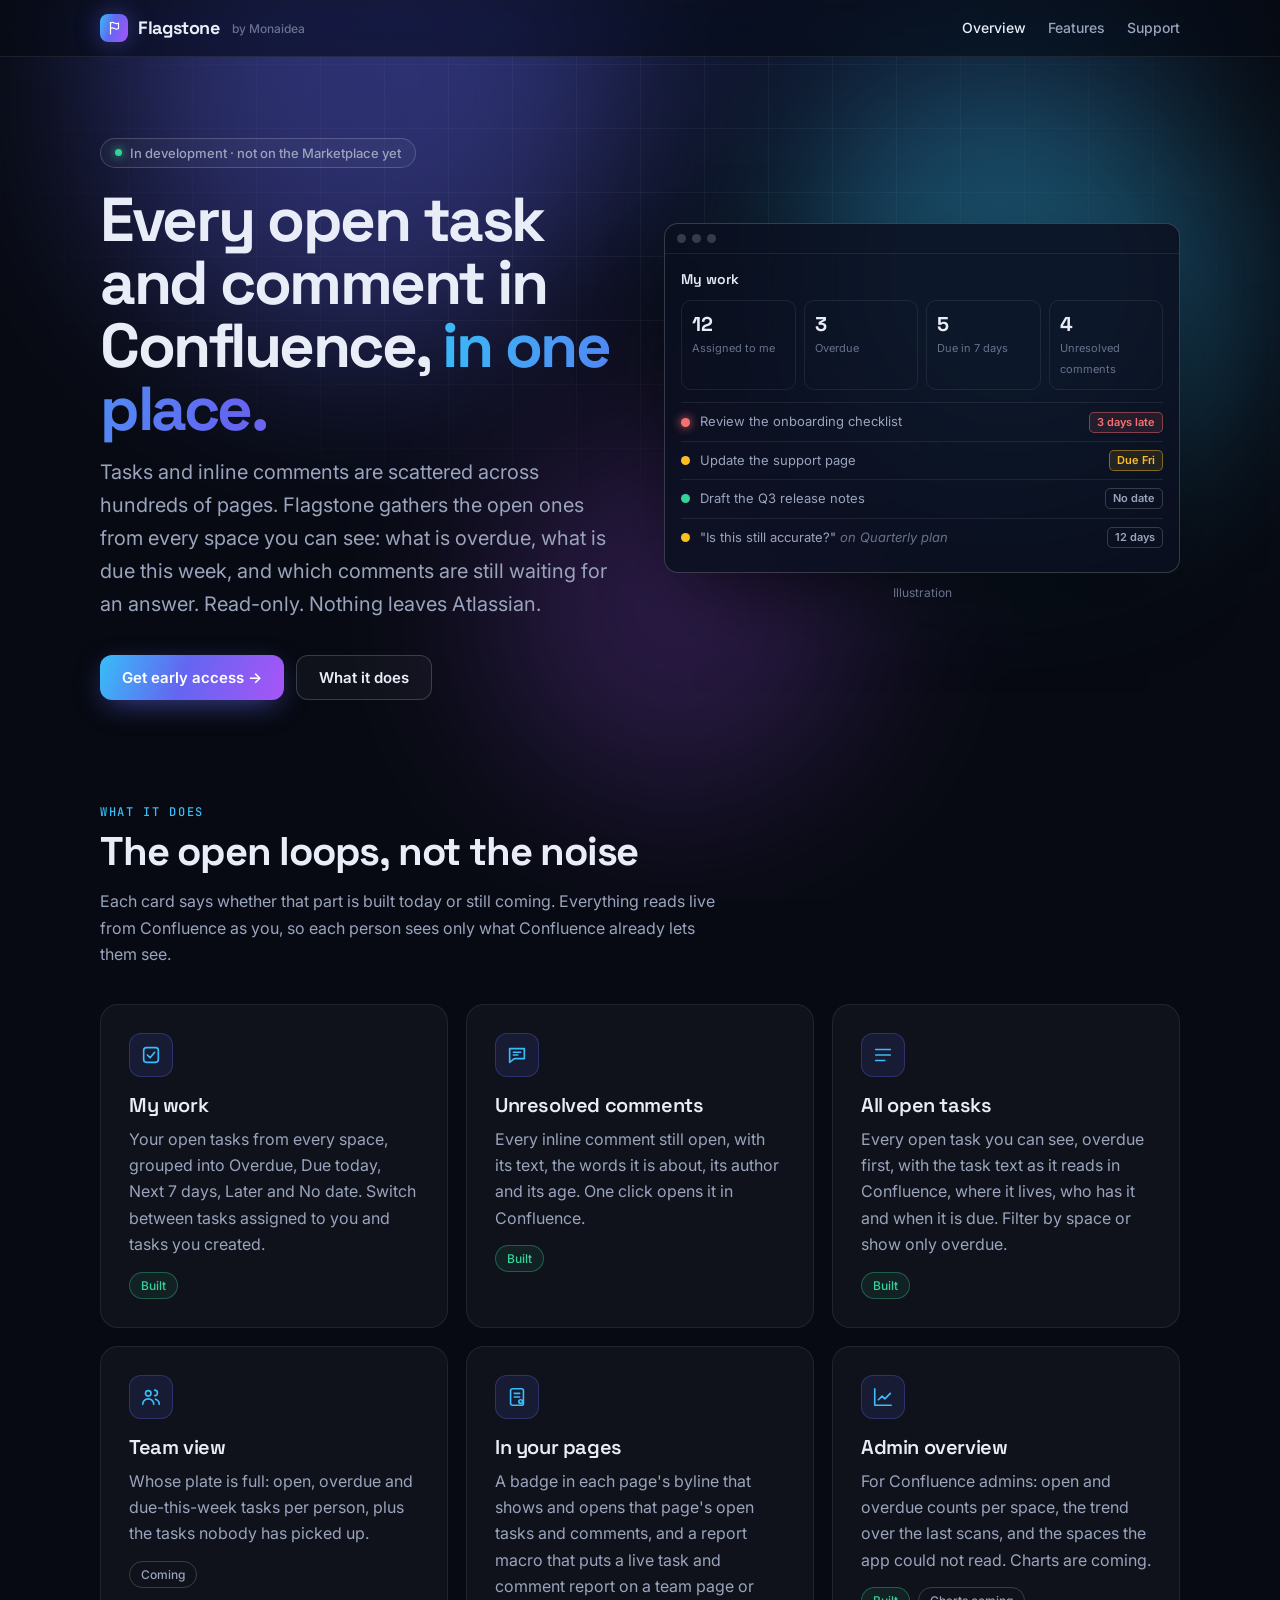
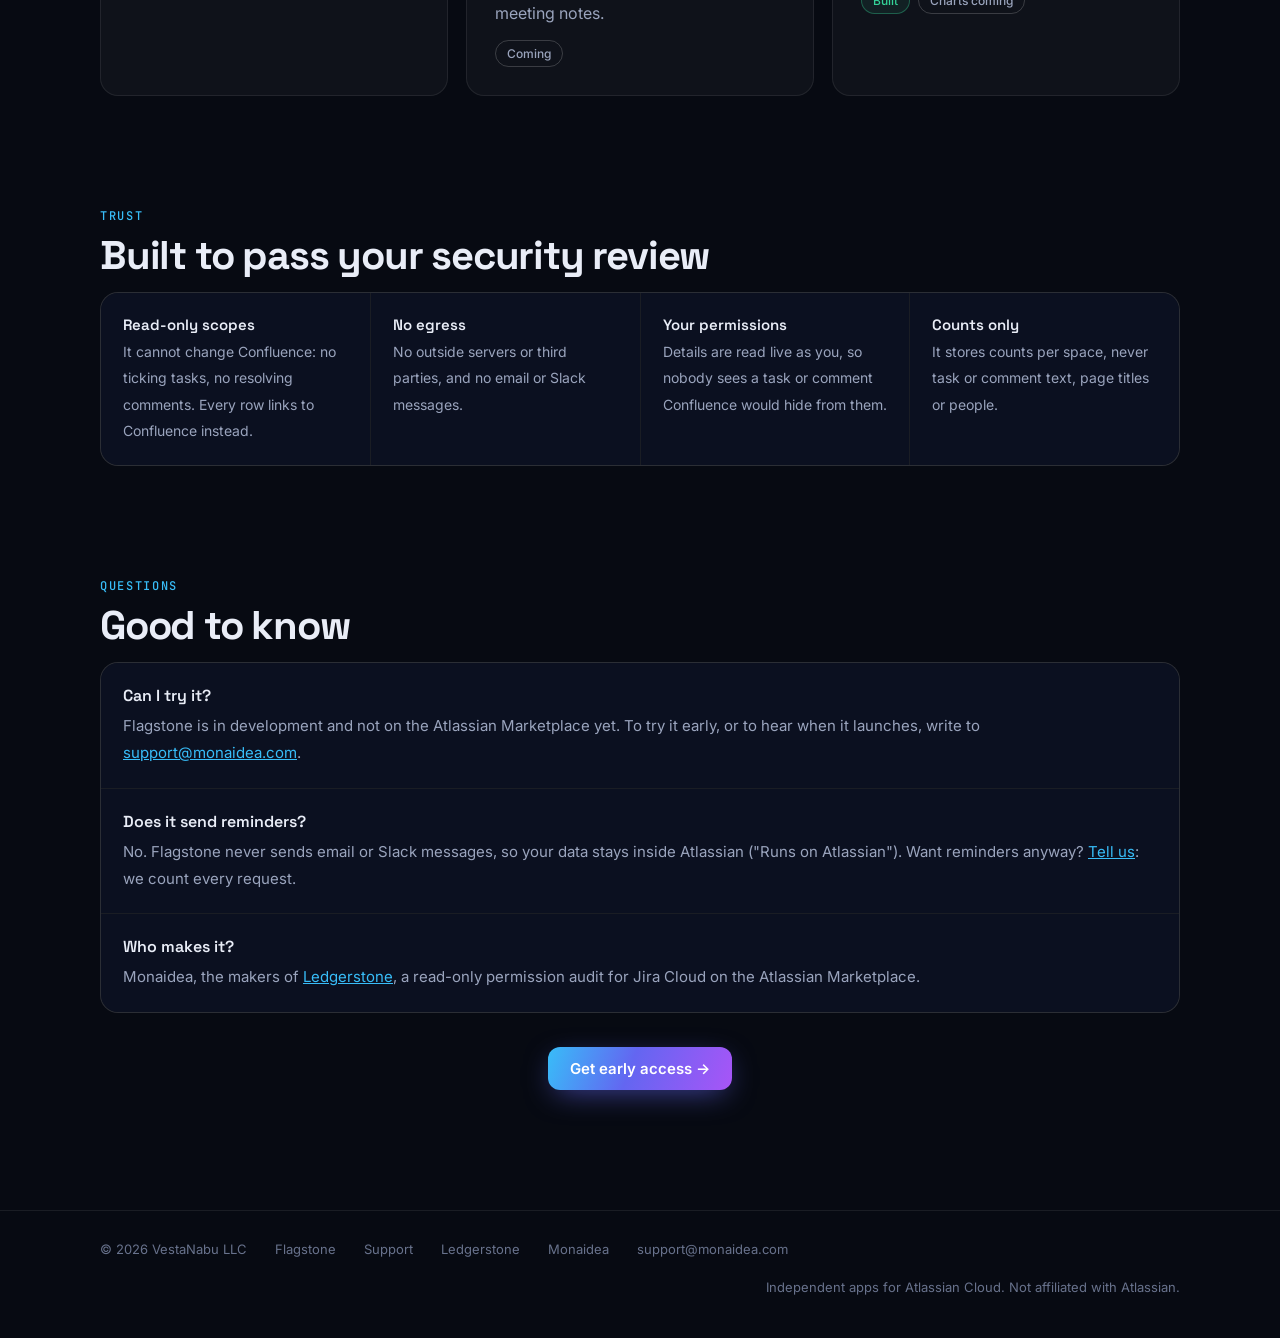
==== index.html @ e9002544 "Flagstone website: product and support pages for flagstone.monaidea.com (owner, 2026-10-25) Same loo" ====
<!doctype html><html lang="en"><head><meta charset="utf-8"><meta name="viewport" content="width=device-width,initial-scale=1">
<title>Flagstone: open tasks and comments for Confluence</title><meta name="description" content="Every open task and unresolved inline comment across your Confluence spaces, in one place. Read-only. Nothing leaves Atlassian. In development."><meta name="theme-color" content="#070a12">
<link rel="canonical" href="https://flagstone.monaidea.com/">
<link rel="icon" href="data:image/svg+xml,%3Csvg xmlns='http://www.w3.org/2000/svg' viewBox='0 0 32 32'%3E%3Crect width='32' height='32' rx='8' fill='%236366f1'/%3E%3Cg fill='none' stroke='white' stroke-width='2.6' stroke-linecap='round' stroke-linejoin='round' transform='translate(4 4) scale(.75)'%3E%3Cpath d='M9 28V5'/%3E%3Cpath d='M9 6c2.6-1.6 5.4-1.6 8 0s5.4 1.6 8 0v11c-2.6 1.6-5.4 1.6-8 0s-5.4-1.6-8 0'/%3E%3C/g%3E%3C/svg%3E">
<link rel="stylesheet" href="/style.css"></head><body>
<div class="sky" aria-hidden="true"><div class="orb o1"></div><div class="orb o2"></div><div class="orb o3"></div></div>
<nav><div class="nav-in"><a class="brand" href="/"><span class="mark"><svg viewBox="0 0 32 32" fill="none" stroke="#fff" stroke-width="2.4" stroke-linecap="round" stroke-linejoin="round"><path d="M9 28V5"/><path d="M9 6c2.6-1.6 5.4-1.6 8 0s5.4 1.6 8 0v11c-2.6 1.6-5.4 1.6-8 0s-5.4-1.6-8 0"/></svg></span>Flagstone<small>by Monaidea</small></a><div class="nav-links"><a href="/" aria-current="page">Overview</a><a href="#features">Features</a><a href="/support/">Support</a></div></div></nav>
<main>
<section class="split"><div><span class="eyebrow"><i></i>In development · not on the Marketplace yet</span>
<h1>Every open task and comment in Confluence, <span class="grad">in one place.</span></h1>
<p class="lede">Tasks and inline comments are scattered across hundreds of pages. Flagstone gathers the open ones from every space you can see: what is overdue, what is due this week, and which comments are still waiting for an answer. Read-only. Nothing leaves Atlassian.</p>
<div class="cta"><a class="btn primary" href="mailto:support@monaidea.com?subject=Flagstone%3A%20early%20access">Get early access →</a><a class="btn ghost" href="#features">What it does</a></div></div>
<div><div class="panel" role="img" aria-label="Illustration of the Flagstone hub"><div class="bar"><i></i><i></i><i></i></div><div class="in">
<div class="verdict">My work</div>
<div class="kpis k4"><div class="kpi"><b>12</b><span>Assigned to me</span></div><div class="kpi"><b>3</b><span>Overdue</span></div><div class="kpi"><b>5</b><span>Due in 7 days</span></div><div class="kpi"><b>4</b><span>Unresolved comments</span></div></div>
<div class="row"><span class="dot bad"></span>Review the onboarding checklist<span class="lz red">3 days late</span></div>
<div class="row"><span class="dot warn"></span>Update the support page<span class="lz amber">Due Fri</span></div>
<div class="row"><span class="dot ok"></span>Draft the Q3 release notes<span class="lz">No date</span></div>
<div class="row"><span class="dot warn"></span><span>"Is this still accurate?" <span class="q">on Quarterly plan</span></span><span class="lz">12 days</span></div>
</div></div><p class="caption">Illustration</p></div></section>
<section id="features" class="reveal"><p class="kicker">What it does</p><h2>The open loops, not the noise</h2><p class="sub">Each card says whether that part is built today or still coming. Everything reads live from Confluence as you, so each person sees only what Confluence already lets them see.</p><div class="grid">
<div class="card"><div class="icon"><svg viewBox="0 0 24 24"><rect x="4" y="4" width="16" height="16" rx="3"/><path d="m8 12 3 3 5-6"/></svg></div><h3>My work</h3><p>Your open tasks from every space, grouped into Overdue, Due today, Next 7 days, Later and No date. Switch between tasks assigned to you and tasks you created.</p><div class="chips"><span class="chip ok">Built</span></div></div>
<div class="card"><div class="icon"><svg viewBox="0 0 24 24"><path d="M4 5h16v11H9l-5 4V5Z"/><path d="M8 9h8M8 12h5"/></svg></div><h3>Unresolved comments</h3><p>Every inline comment still open, with its text, the words it is about, its author and its age. One click opens it in Confluence.</p><div class="chips"><span class="chip ok">Built</span></div></div>
<div class="card"><div class="icon"><svg viewBox="0 0 24 24"><path d="M4 6h16M4 12h16M4 18h10"/></svg></div><h3>All open tasks</h3><p>Every open task you can see, overdue first, with the task text as it reads in Confluence, where it lives, who has it and when it is due. Filter by space or show only overdue.</p><div class="chips"><span class="chip ok">Built</span></div></div>
<div class="card"><div class="icon"><svg viewBox="0 0 24 24"><circle cx="9" cy="8" r="3"/><path d="M3 20c0-3.3 2.7-6 6-6s6 2.7 6 6"/><path d="M16 4.5a3 3 0 0 1 0 6M21 20c0-2.6-1.6-4.8-4-5.6"/></svg></div><h3>Team view</h3><p>Whose plate is full: open, overdue and due-this-week tasks per person, plus the tasks nobody has picked up.</p><div class="chips"><span class="chip">Coming</span></div></div>
<div class="card"><div class="icon"><svg viewBox="0 0 24 24"><rect x="5" y="3" width="14" height="18" rx="2"/><path d="M9 8h6M9 12h6"/><circle cx="16" cy="17" r="2"/></svg></div><h3>In your pages</h3><p>A badge in each page's byline that shows and opens that page's open tasks and comments, and a report macro that puts a live task and comment report on a team page or meeting notes.</p><div class="chips"><span class="chip">Coming</span></div></div>
<div class="card"><div class="icon"><svg viewBox="0 0 24 24"><path d="M3 3v18h18"/><path d="m7 15 4-4 3 3 6-6"/></svg></div><h3>Admin overview</h3><p>For Confluence admins: open and overdue counts per space, the trend over the last scans, and the spaces the app could not read. Charts are coming.</p><div class="chips"><span class="chip ok">Built</span><span class="chip">Charts coming</span></div></div>
</div></section>
<section class="reveal"><p class="kicker">Trust</p><h2>Built to pass your security review</h2><div class="trust">
<div><b>Read-only scopes</b><span>It cannot change Confluence: no ticking tasks, no resolving comments. Every row links to Confluence instead.</span></div>
<div><b>No egress</b><span>No outside servers or third parties, and no email or Slack messages.</span></div>
<div><b>Your permissions</b><span>Details are read live as you, so nobody sees a task or comment Confluence would hide from them.</span></div>
<div><b>Counts only</b><span>It stores counts per space, never task or comment text, page titles or people.</span></div></div></section>
<section id="faq" class="reveal"><p class="kicker">Questions</p><h2>Good to know</h2><div class="faq">
<div><b>Can I try it?</b><span>Flagstone is in development and not on the Atlassian Marketplace yet. To try it early, or to hear when it launches, write to <a href="mailto:support@monaidea.com?subject=Flagstone%3A%20early%20access">support@monaidea.com</a>.</span></div>
<div><b>Does it send reminders?</b><span>No. Flagstone never sends email or Slack messages, so your data stays inside Atlassian ("Runs on Atlassian"). Want reminders anyway? <a href="mailto:support@monaidea.com?subject=Flagstone%3A%20reminders%20request">Tell us</a>: we count every request.</span></div>
<div><b>Who makes it?</b><span>Monaidea, the makers of <a href="https://ledgerstone.monaidea.com/">Ledgerstone</a>, a read-only permission audit for Jira Cloud on the Atlassian Marketplace.</span></div>
</div><div class="cta"><a class="btn primary" href="mailto:support@monaidea.com?subject=Flagstone%3A%20early%20access">Get early access →</a></div></section></main>
<footer><div class="foot"><span>© 2026 VestaNabu LLC</span><a href="/">Flagstone</a><a href="/support/">Support</a><a href="https://ledgerstone.monaidea.com/">Ledgerstone</a><a href="https://www.monaidea.com/">Monaidea</a><a href="mailto:support@monaidea.com">support@monaidea.com</a><span class="r">Independent apps for Atlassian Cloud. Not affiliated with Atlassian.</span></div></footer>
<script src="/site.js" defer></script></body></html>
---- style.css ----
@import url('https://fonts.googleapis.com/css2?family=Space+Grotesk:wght@500;600;700&family=Inter:wght@400;500;600&family=JetBrains+Mono:wght@500&display=swap');
:root{
  --bg:#070a12;--bg2:#0b1020;--card:rgba(255,255,255,.035);--card-hi:rgba(255,255,255,.07);
  --line:rgba(255,255,255,.08);--line-hi:rgba(255,255,255,.18);
  --fg:#e9edf7;--muted:#9aa4bd;--dim:#68728c;
  --a1:#38bdf8;--a2:#6366f1;--a3:#a855f7;--ok:#34d399;--warn:#fbbf24;--bad:#f87171;
  --grad:linear-gradient(110deg,var(--a1),var(--a2) 45%,var(--a3));
  --r:18px;--display:'Space Grotesk',system-ui,sans-serif;--body:'Inter',system-ui,sans-serif;--mono:'JetBrains Mono',ui-monospace,monospace
}
*{box-sizing:border-box}html{scroll-behavior:smooth}
body{margin:0;background:var(--bg);color:var(--fg);font:16px/1.65 var(--body);-webkit-font-smoothing:antialiased;overflow-x:hidden;min-height:100vh}
a{color:inherit}
/* background: aurora + grid */
.sky{position:fixed;inset:0;z-index:-1;pointer-events:none;overflow:hidden;background:radial-gradient(1200px 600px at 50% -10%,#121a3a 0%,transparent 60%),var(--bg)}
.sky::before{content:"";position:absolute;inset:0;background-image:linear-gradient(var(--line) 1px,transparent 1px),linear-gradient(90deg,var(--line) 1px,transparent 1px);background-size:64px 64px;mask-image:radial-gradient(ellipse 70% 55% at 50% 20%,#000 30%,transparent 75%);opacity:.55}
.orb{position:absolute;border-radius:50%;filter:blur(90px);opacity:.38;animation:drift 22s ease-in-out infinite alternate}
.orb.o1{width:520px;height:520px;background:var(--a2);top:-160px;left:8%}
.orb.o2{width:440px;height:440px;background:var(--a1);top:60px;right:4%;animation-delay:-7s}
.orb.o3{width:380px;height:380px;background:var(--a3);top:420px;left:38%;opacity:.22;animation-delay:-13s}
@keyframes drift{to{transform:translate(60px,40px) scale(1.12)}}
/* nav */
nav{position:sticky;top:0;z-index:10;backdrop-filter:blur(14px) saturate(140%);-webkit-backdrop-filter:blur(14px) saturate(140%);background:rgba(7,10,18,.6);border-bottom:1px solid var(--line)}
.nav-in{max-width:1120px;margin:0 auto;display:flex;align-items:center;gap:28px;padding:14px 20px}
.brand{display:flex;align-items:center;gap:10px;text-decoration:none;font:700 18px/1 var(--display);letter-spacing:-.02em}
.brand small{font:500 12px var(--body);color:var(--dim);letter-spacing:0;margin-left:2px}
.mark{width:28px;height:28px;border-radius:8px;background:var(--grad);display:grid;place-items:center;box-shadow:0 0 24px rgba(99,102,241,.45)}
.mark svg{width:16px;height:16px}
.nav-links{margin-left:auto;display:flex;gap:22px}
.nav-links a{text-decoration:none;color:var(--muted);font-size:14px;font-weight:500;transition:color .2s}
.nav-links a:hover,.nav-links a[aria-current]{color:var(--fg)}
main{max-width:1120px;margin:0 auto;padding:0 20px}
/* hero */
.hero{padding:96px 0 72px;text-align:center}
.eyebrow{display:inline-flex;align-items:center;gap:8px;padding:6px 14px;border:1px solid var(--line-hi);border-radius:999px;background:var(--card);font:500 13px var(--body);color:var(--muted)}
.eyebrow i{width:7px;height:7px;border-radius:50%;background:var(--ok);box-shadow:0 0 10px var(--ok);animation:pulse 2.4s infinite}
@keyframes pulse{50%{opacity:.35}}
h1{font:700 clamp(40px,7vw,76px)/1.02 var(--display);letter-spacing:-.04em;margin:24px auto 18px;max-width:900px}
.grad{background:var(--grad);-webkit-background-clip:text;background-clip:text;color:transparent;background-size:200% auto;animation:shine 8s linear infinite}
@keyframes shine{to{background-position:200% center}}
.lede{font-size:clamp(17px,2vw,20px);color:var(--muted);max-width:640px;margin:0 auto}
.cta{display:flex;gap:12px;justify-content:center;flex-wrap:wrap;margin-top:34px}
.btn{display:inline-flex;align-items:center;gap:8px;padding:12px 22px;border-radius:12px;font:600 15px var(--body);text-decoration:none;transition:transform .2s,box-shadow .2s,background .2s}
.btn.primary{background:var(--grad);color:#fff;box-shadow:0 8px 30px -8px rgba(99,102,241,.7)}
.btn.primary:hover{transform:translateY(-2px);box-shadow:0 14px 40px -8px rgba(99,102,241,.85)}
.btn.ghost{border:1px solid var(--line-hi);background:var(--card)}
.btn.ghost:hover{background:var(--card-hi)}
/* sections */
section{padding:56px 0}
.kicker{font:500 12px var(--mono);letter-spacing:.14em;text-transform:uppercase;color:var(--a1);margin:0 0 10px}
h2{font:700 clamp(28px,4vw,40px)/1.1 var(--display);letter-spacing:-.03em;margin:0 0 14px}
.sub{color:var(--muted);max-width:620px;margin:0 0 36px}
/* cards with cursor spotlight */
.grid{display:grid;gap:18px;grid-template-columns:repeat(auto-fit,minmax(280px,1fr))}
.card{position:relative;border:1px solid var(--line);border-radius:var(--r);background:var(--card);padding:28px;overflow:hidden;transition:border-color .25s,transform .25s}
.card::before{content:"";position:absolute;inset:0;background:radial-gradient(420px circle at var(--x,50%) var(--y,0%),rgba(99,102,241,.16),transparent 45%);opacity:0;transition:opacity .3s;pointer-events:none}
.card:hover{border-color:var(--line-hi);transform:translateY(-3px)}.card:hover::before{opacity:1}
.card h3{font:600 20px/1.25 var(--display);letter-spacing:-.02em;margin:16px 0 8px}
.card p{color:var(--muted);margin:0}
.icon{width:44px;height:44px;border-radius:12px;display:grid;place-items:center;background:rgba(99,102,241,.12);border:1px solid rgba(99,102,241,.3)}
.icon svg{width:22px;height:22px;stroke:var(--a1);fill:none;stroke-width:1.8;stroke-linecap:round;stroke-linejoin:round}
/* app card (featured) */
.app{display:grid;grid-template-columns:1.1fr 1fr;gap:0;padding:0;text-decoration:none}
.app .body{padding:36px}
.app .logo{width:56px;height:56px;border-radius:16px;background:var(--grad);display:grid;place-items:center;box-shadow:0 10px 40px -10px rgba(56,189,248,.8)}
.app .logo svg{width:30px;height:30px}
.chips{display:flex;flex-wrap:wrap;gap:8px;margin:18px 0 22px}
.chip{font:500 12px var(--body);padding:5px 11px;border-radius:999px;border:1px solid var(--line-hi);color:var(--muted)}
.chip.ok{color:var(--ok);border-color:rgba(52,211,153,.35);background:rgba(52,211,153,.08)}
.more{font-weight:600;color:var(--a1)}
.app .preview{border-left:1px solid var(--line);background:linear-gradient(180deg,rgba(99,102,241,.08),transparent);padding:28px;display:flex;align-items:center}
.soon{border-style:dashed;display:flex;flex-direction:column;justify-content:center;min-height:200px}
.soon h3{color:var(--muted)}
/* mock product panel (illustrative) */
.panel{width:100%;border:1px solid var(--line-hi);border-radius:14px;background:rgba(11,16,32,.85);box-shadow:0 30px 80px -30px rgba(0,0,0,.8);font-size:13px;overflow:hidden}
.panel .bar{display:flex;gap:6px;padding:10px 12px;border-bottom:1px solid var(--line)}
.panel .bar i{width:9px;height:9px;border-radius:50%;background:var(--line-hi)}
.panel .in{padding:16px}
.verdict{display:flex;align-items:center;gap:10px;font:600 14px var(--display);margin-bottom:12px}
.dot{width:9px;height:9px;border-radius:50%;flex:none}.dot.bad{background:var(--bad);box-shadow:0 0 10px var(--bad)}.dot.warn{background:var(--warn)}.dot.ok{background:var(--ok)}
.kpis{display:grid;grid-template-columns:repeat(3,1fr);gap:8px;margin-bottom:12px}
.kpi{border:1px solid var(--line);border-radius:10px;padding:10px}.kpi b{display:block;font:700 20px var(--display)}.kpi span{color:var(--dim);font-size:11px}
.row{display:flex;align-items:center;gap:10px;padding:8px 0;border-top:1px solid var(--line);color:var(--muted)}
.row em{margin-left:auto;font-style:normal;font:500 11px var(--mono);color:var(--dim)}
.caption{font-size:12px;color:var(--dim);margin-top:10px;text-align:center}
/* product page hero split */
.split{display:grid;grid-template-columns:1fr 1fr;gap:48px;align-items:center;padding:80px 0 48px;text-align:left}
.split h1{margin:20px 0 16px;font-size:clamp(38px,5.5vw,62px)}.split .lede{margin:0}.split .cta{justify-content:flex-start}
.price{display:grid;grid-template-columns:repeat(auto-fit,minmax(240px,1fr));gap:18px}
.price .card b{font:700 40px var(--display);letter-spacing:-.03em}.price .card b small{font:500 15px var(--body);color:var(--muted)}
.trust{display:grid;grid-template-columns:repeat(auto-fit,minmax(200px,1fr));gap:1px;background:var(--line);border:1px solid var(--line);border-radius:var(--r);overflow:hidden}
.trust div{background:var(--bg2);padding:22px}.trust b{display:block;font:600 15px var(--display);margin-bottom:4px}.trust span{color:var(--muted);font-size:14px}
/* documentation: numbered steps and reference grid */
.steps{list-style:none;counter-reset:s;padding:0;margin:0;display:grid;gap:18px;grid-template-columns:repeat(auto-fit,minmax(240px,1fr))}
.steps li{counter-increment:s;border:1px solid var(--line);border-radius:var(--r);background:var(--card);padding:24px}
.steps li::before{content:counter(s);display:grid;place-items:center;width:32px;height:32px;border-radius:10px;background:var(--grad);color:#fff;font:700 15px var(--display);margin-bottom:14px}
.steps b{display:block;font:600 18px/1.3 var(--display);letter-spacing:-.02em;margin-bottom:6px}.steps span{color:var(--muted);font-size:15px}.steps strong{color:var(--fg)}.steps a{color:var(--a1)}
.defs{display:grid;grid-template-columns:repeat(2,1fr);gap:1px;background:var(--line);border:1px solid var(--line);border-radius:var(--r);overflow:hidden}
.defs div{background:var(--bg2);padding:22px}.defs b{display:block;font:600 16px var(--display);margin-bottom:6px}.defs span{color:var(--muted);font-size:14.5px}.defs strong{color:var(--fg)}
.sub a{color:var(--a1)}.sub.after{margin:24px 0 0}
/* prose (support/privacy) */
.prose{max-width:720px;padding:72px 0 24px}.prose h1{font-size:clamp(36px,5vw,52px);margin:16px 0}
.prose h2{font-size:22px;margin:40px 0 10px}.prose p,.prose li{color:var(--muted)}.prose strong{color:var(--fg)}
.prose a{color:var(--a1)}.mail{display:inline-flex;align-items:center;gap:10px;margin:8px 0 8px;padding:14px 20px;border-radius:14px;border:1px solid var(--line-hi);background:var(--card);font:600 17px var(--display);text-decoration:none}
footer{border-top:1px solid var(--line);margin-top:64px}
.foot{max-width:1120px;margin:0 auto;padding:28px 20px 40px;display:flex;flex-wrap:wrap;gap:16px 28px;color:var(--dim);font-size:13px}
.foot a{text-decoration:none}.foot a:hover{color:var(--fg)}.foot .r{margin-left:auto}
/* guide (long-form documentation) */
.doc-head{padding:72px 0 8px;max-width:820px}.doc-head h1{font-size:clamp(36px,5vw,54px);margin:16px 0 12px}
.doc-head .lede{margin:0}.doc-meta{color:var(--dim);font-size:13px;margin-top:14px}
.doc{display:grid;grid-template-columns:230px minmax(0,1fr);gap:48px;align-items:start;padding:32px 0 0}
.toc{position:sticky;top:84px;font-size:14px;border-left:1px solid var(--line);padding-left:16px}
.toc b{display:block;font:500 12px var(--mono);letter-spacing:.12em;text-transform:uppercase;color:var(--a1);margin-bottom:10px}
.toc ol{list-style:none;margin:0;padding:0;display:grid;gap:7px}.toc a{color:var(--muted);text-decoration:none}.toc a:hover{color:var(--fg)}
.doc article{max-width:800px;min-width:0}
.doc article h2{font-size:28px;margin:56px 0 12px;scroll-margin-top:84px}.doc article h2:first-child{margin-top:0}
.doc article h3{font:600 19px/1.3 var(--display);letter-spacing:-.01em;margin:30px 0 8px;scroll-margin-top:84px}
.doc article p,.doc article li{color:var(--muted)}.doc article strong{color:var(--fg)}.doc article a{color:var(--a1)}
.doc article ul,.doc article ol{padding-left:22px}.doc article li{margin:5px 0}
.doc code{font:500 13px var(--mono);color:var(--fg);background:var(--card-hi);border:1px solid var(--line);border-radius:6px;padding:1px 6px;white-space:nowrap}
.tbl-wrap{overflow-x:auto;margin:16px 0 8px;border:1px solid var(--line);border-radius:14px}
.tbl{width:100%;border-collapse:collapse;font-size:14.5px}
.tbl th{text-align:left;font:500 11.5px var(--mono);letter-spacing:.08em;text-transform:uppercase;color:var(--dim);padding:12px 14px;border-bottom:1px solid var(--line);background:var(--bg2)}
.tbl td{padding:11px 14px;border-bottom:1px solid var(--line);color:var(--muted);vertical-align:top}.tbl tr:last-child td{border-bottom:0}
.tbl td:first-child{color:var(--fg)}
.note{margin:18px 0;padding:16px 18px;border:1px solid rgba(99,102,241,.35);border-radius:14px;background:rgba(99,102,241,.08);color:var(--muted)}
.note strong{color:var(--fg)}
.sev{display:inline-block;font:600 12px/1 var(--body);padding:4px 8px;border-radius:6px;border:1px solid;white-space:nowrap}
.sev.high{color:var(--bad);border-color:rgba(248,113,113,.45);background:rgba(248,113,113,.1)}
.sev.med{color:var(--warn);border-color:rgba(251,191,36,.45);background:rgba(251,191,36,.1)}
.sev.unk{color:var(--muted);border-color:var(--line-hi);background:var(--card)}
.sev.none{color:var(--ok);border-color:rgba(52,211,153,.4);background:rgba(52,211,153,.08)}
figure.shot{margin:20px 0 10px;border:1px solid var(--line-hi);border-radius:14px;overflow:hidden;background:#fff}
figure.shot img{display:block;width:100%;height:auto}
figure.shot figcaption{background:var(--bg2);color:var(--dim);font-size:13px;padding:10px 14px;border-top:1px solid var(--line)}
.doc .steps{grid-template-columns:1fr;gap:12px;margin:16px 0}.doc .steps li{padding:18px 20px}
.doc .steps li::before{width:28px;height:28px;font-size:14px;margin-bottom:10px}
/* reveal on scroll */
.reveal{opacity:0;transform:translateY(18px);transition:opacity .7s ease,transform .7s ease}.reveal.in{opacity:1;transform:none}
.video{max-width:1040px;margin:28px auto 0;border:1px solid var(--line-hi);border-radius:18px;overflow:hidden;background:#000;box-shadow:0 30px 80px -30px rgba(0,0,0,.8)}.video video{display:block;width:100%;height:auto}
@media (max-width:820px){.app,.split,.defs{grid-template-columns:1fr}.app .preview{border-left:0;border-top:1px solid var(--line)}.nav-links{gap:14px}.brand small{display:none}}
@media (max-width:480px){.nav-in{gap:12px;padding:14px 16px}.nav-links{gap:10px}.nav-links a{font-size:13.5px}.nav-links a:first-child{display:none}}
@media (max-width:375px){.nav-links a:last-child{display:none}}
@media (prefers-reduced-motion:reduce){*{animation:none!important;transition:none!important}.reveal{opacity:1;transform:none}}
@media (max-width:960px){.doc{grid-template-columns:1fr;gap:20px}.toc{position:static;border-left:0;padding:16px;border:1px solid var(--line);border-radius:14px;background:var(--card)}}
/* print: clean light pages (used for the PDF of the guide) */
@media print{
  :root{--fg:#111827;--muted:#374151;--dim:#6b7280;--line:#d1d5db;--line-hi:#9ca3af;--card:#f9fafb;--card-hi:#f3f4f6;--bg2:#f3f4f6;--a1:#1d4ed8}
  body{background:#fff;color:#111827;font-size:11pt}
  .sky,nav,.toc,.cta,.pdf-link,footer .foot a{display:none!important}
  .grad{background:none;color:#4338ca;-webkit-text-fill-color:#4338ca;animation:none}
  .eyebrow{border-color:#d1d5db;background:#f9fafb;color:#374151}.eyebrow i{display:none}
  .doc{display:block;padding:0}.doc-head{padding:0 0 8px}
  .doc article h2{break-after:avoid;margin-top:28px}.doc article h3{break-after:avoid}
  figure.shot,.tbl-wrap,.note,.steps li{break-inside:avoid}
  .tbl th{background:#f3f4f6;color:#374151}.tbl td:first-child{color:#111827}
  .sev.high{color:#b91c1c;border-color:#fca5a5;background:#fef2f2}.sev.med{color:#92400e;border-color:#fcd34d;background:#fffbeb}
  .sev.none{color:#065f46;border-color:#6ee7b7;background:#ecfdf5}
  .reveal{opacity:1!important;transform:none!important}
  a{color:#1d4ed8}footer{margin-top:24px}
}
/* Flagstone additions (2026-10-25): four-tile illustration and Confluence-style lozenges */
.kpis.k4{grid-template-columns:repeat(4,1fr)}
.lz{margin-left:auto;flex:none;font:600 11px/1 var(--body);padding:4px 7px;border-radius:5px;border:1px solid var(--line-hi);color:var(--muted);white-space:nowrap}
.lz.red{color:var(--bad);border-color:rgba(248,113,113,.45);background:rgba(248,113,113,.1)}
.lz.amber{color:var(--warn);border-color:rgba(251,191,36,.45);background:rgba(251,191,36,.1)}
.lz.blue{color:var(--a1);border-color:rgba(56,189,248,.45);background:rgba(56,189,248,.1)}
.row .q{color:var(--dim);font-style:italic}
.card .chips{margin:14px 0 0}
.faq{display:grid;gap:1px;background:var(--line);border:1px solid var(--line);border-radius:var(--r);overflow:hidden}
.faq div{background:var(--bg2);padding:22px}.faq b{display:block;font:600 16px var(--display);margin-bottom:6px}.faq span{color:var(--muted);font-size:15px}.faq a{color:var(--a1)}
@media (max-width:480px){.kpis.k4{grid-template-columns:repeat(2,1fr)}}
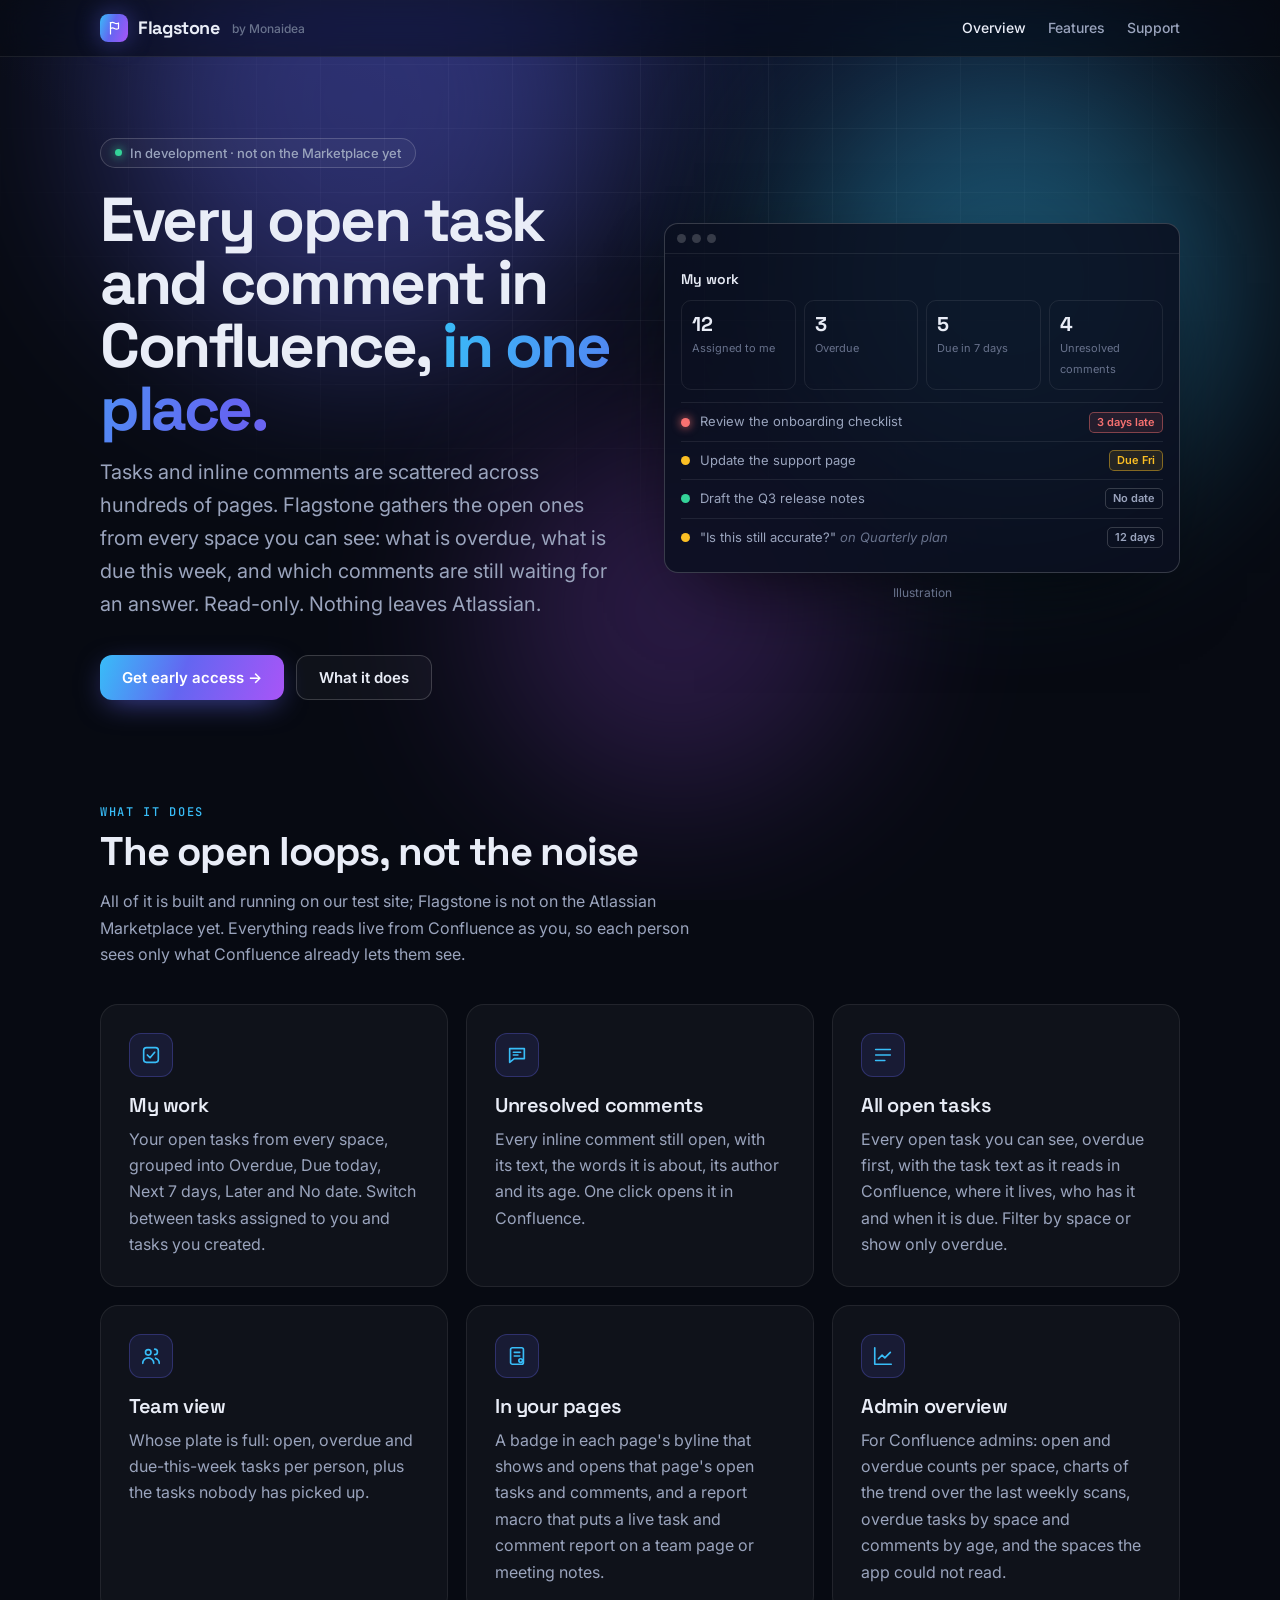
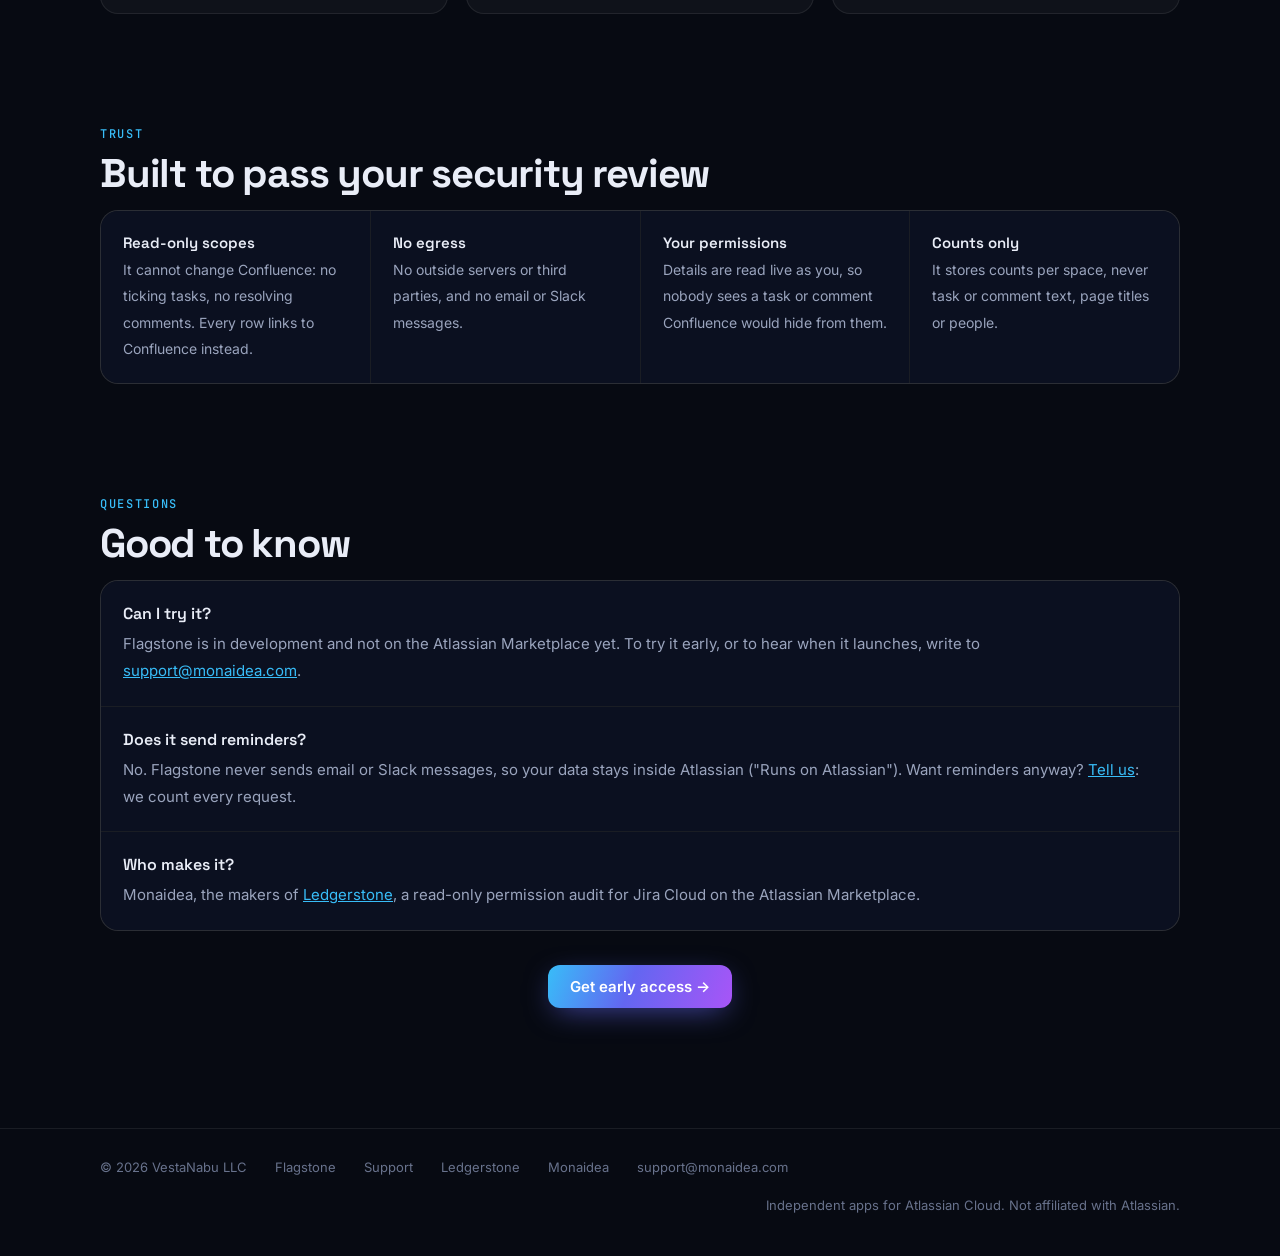
==== commit e63801df: "Every feature is built: drop the Built/Coming labels (owner checked v2 on 2026-10-25) Co-Authored-By" ====
--- a/index.html
+++ b/index.html
@@ -18,13 +18,13 @@
 <div class="row"><span class="dot ok"></span>Draft the Q3 release notes<span class="lz">No date</span></div>
 <div class="row"><span class="dot warn"></span><span>"Is this still accurate?" <span class="q">on Quarterly plan</span></span><span class="lz">12 days</span></div>
 </div></div><p class="caption">Illustration</p></div></section>
-<section id="features" class="reveal"><p class="kicker">What it does</p><h2>The open loops, not the noise</h2><p class="sub">Each card says whether that part is built today or still coming. Everything reads live from Confluence as you, so each person sees only what Confluence already lets them see.</p><div class="grid">
-<div class="card"><div class="icon"><svg viewBox="0 0 24 24"><rect x="4" y="4" width="16" height="16" rx="3"/><path d="m8 12 3 3 5-6"/></svg></div><h3>My work</h3><p>Your open tasks from every space, grouped into Overdue, Due today, Next 7 days, Later and No date. Switch between tasks assigned to you and tasks you created.</p><div class="chips"><span class="chip ok">Built</span></div></div>
-<div class="card"><div class="icon"><svg viewBox="0 0 24 24"><path d="M4 5h16v11H9l-5 4V5Z"/><path d="M8 9h8M8 12h5"/></svg></div><h3>Unresolved comments</h3><p>Every inline comment still open, with its text, the words it is about, its author and its age. One click opens it in Confluence.</p><div class="chips"><span class="chip ok">Built</span></div></div>
-<div class="card"><div class="icon"><svg viewBox="0 0 24 24"><path d="M4 6h16M4 12h16M4 18h10"/></svg></div><h3>All open tasks</h3><p>Every open task you can see, overdue first, with the task text as it reads in Confluence, where it lives, who has it and when it is due. Filter by space or show only overdue.</p><div class="chips"><span class="chip ok">Built</span></div></div>
-<div class="card"><div class="icon"><svg viewBox="0 0 24 24"><circle cx="9" cy="8" r="3"/><path d="M3 20c0-3.3 2.7-6 6-6s6 2.7 6 6"/><path d="M16 4.5a3 3 0 0 1 0 6M21 20c0-2.6-1.6-4.8-4-5.6"/></svg></div><h3>Team view</h3><p>Whose plate is full: open, overdue and due-this-week tasks per person, plus the tasks nobody has picked up.</p><div class="chips"><span class="chip">Coming</span></div></div>
-<div class="card"><div class="icon"><svg viewBox="0 0 24 24"><rect x="5" y="3" width="14" height="18" rx="2"/><path d="M9 8h6M9 12h6"/><circle cx="16" cy="17" r="2"/></svg></div><h3>In your pages</h3><p>A badge in each page's byline that shows and opens that page's open tasks and comments, and a report macro that puts a live task and comment report on a team page or meeting notes.</p><div class="chips"><span class="chip">Coming</span></div></div>
-<div class="card"><div class="icon"><svg viewBox="0 0 24 24"><path d="M3 3v18h18"/><path d="m7 15 4-4 3 3 6-6"/></svg></div><h3>Admin overview</h3><p>For Confluence admins: open and overdue counts per space, the trend over the last scans, and the spaces the app could not read. Charts are coming.</p><div class="chips"><span class="chip ok">Built</span><span class="chip">Charts coming</span></div></div>
+<section id="features" class="reveal"><p class="kicker">What it does</p><h2>The open loops, not the noise</h2><p class="sub">All of it is built and running on our test site; Flagstone is not on the Atlassian Marketplace yet. Everything reads live from Confluence as you, so each person sees only what Confluence already lets them see.</p><div class="grid">
+<div class="card"><div class="icon"><svg viewBox="0 0 24 24"><rect x="4" y="4" width="16" height="16" rx="3"/><path d="m8 12 3 3 5-6"/></svg></div><h3>My work</h3><p>Your open tasks from every space, grouped into Overdue, Due today, Next 7 days, Later and No date. Switch between tasks assigned to you and tasks you created.</p></div>
+<div class="card"><div class="icon"><svg viewBox="0 0 24 24"><path d="M4 5h16v11H9l-5 4V5Z"/><path d="M8 9h8M8 12h5"/></svg></div><h3>Unresolved comments</h3><p>Every inline comment still open, with its text, the words it is about, its author and its age. One click opens it in Confluence.</p></div>
+<div class="card"><div class="icon"><svg viewBox="0 0 24 24"><path d="M4 6h16M4 12h16M4 18h10"/></svg></div><h3>All open tasks</h3><p>Every open task you can see, overdue first, with the task text as it reads in Confluence, where it lives, who has it and when it is due. Filter by space or show only overdue.</p></div>
+<div class="card"><div class="icon"><svg viewBox="0 0 24 24"><circle cx="9" cy="8" r="3"/><path d="M3 20c0-3.3 2.7-6 6-6s6 2.7 6 6"/><path d="M16 4.5a3 3 0 0 1 0 6M21 20c0-2.6-1.6-4.8-4-5.6"/></svg></div><h3>Team view</h3><p>Whose plate is full: open, overdue and due-this-week tasks per person, plus the tasks nobody has picked up.</p></div>
+<div class="card"><div class="icon"><svg viewBox="0 0 24 24"><rect x="5" y="3" width="14" height="18" rx="2"/><path d="M9 8h6M9 12h6"/><circle cx="16" cy="17" r="2"/></svg></div><h3>In your pages</h3><p>A badge in each page's byline that shows and opens that page's open tasks and comments, and a report macro that puts a live task and comment report on a team page or meeting notes.</p></div>
+<div class="card"><div class="icon"><svg viewBox="0 0 24 24"><path d="M3 3v18h18"/><path d="m7 15 4-4 3 3 6-6"/></svg></div><h3>Admin overview</h3><p>For Confluence admins: open and overdue counts per space, charts of the trend over the last weekly scans, overdue tasks by space and comments by age, and the spaces the app could not read.</p></div>
 </div></section>
 <section class="reveal"><p class="kicker">Trust</p><h2>Built to pass your security review</h2><div class="trust">
 <div><b>Read-only scopes</b><span>It cannot change Confluence: no ticking tasks, no resolving comments. Every row links to Confluence instead.</span></div>
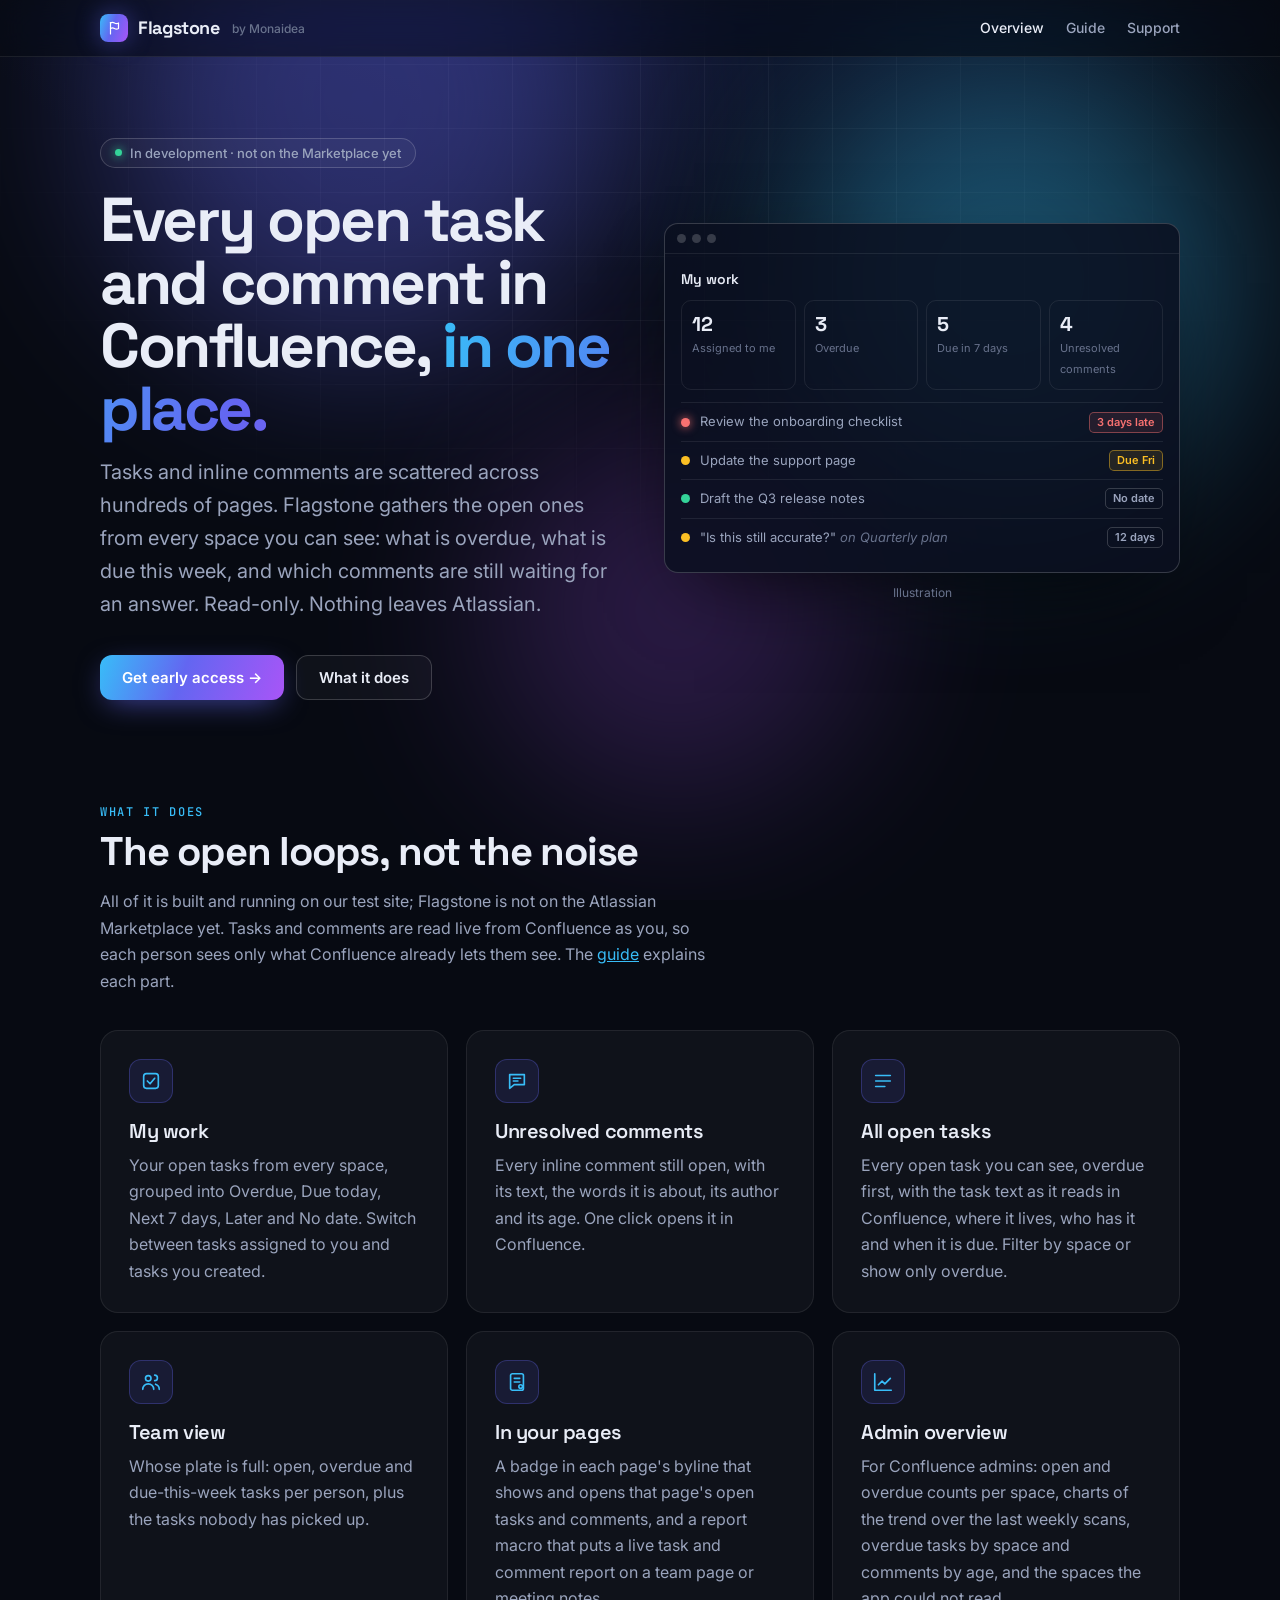
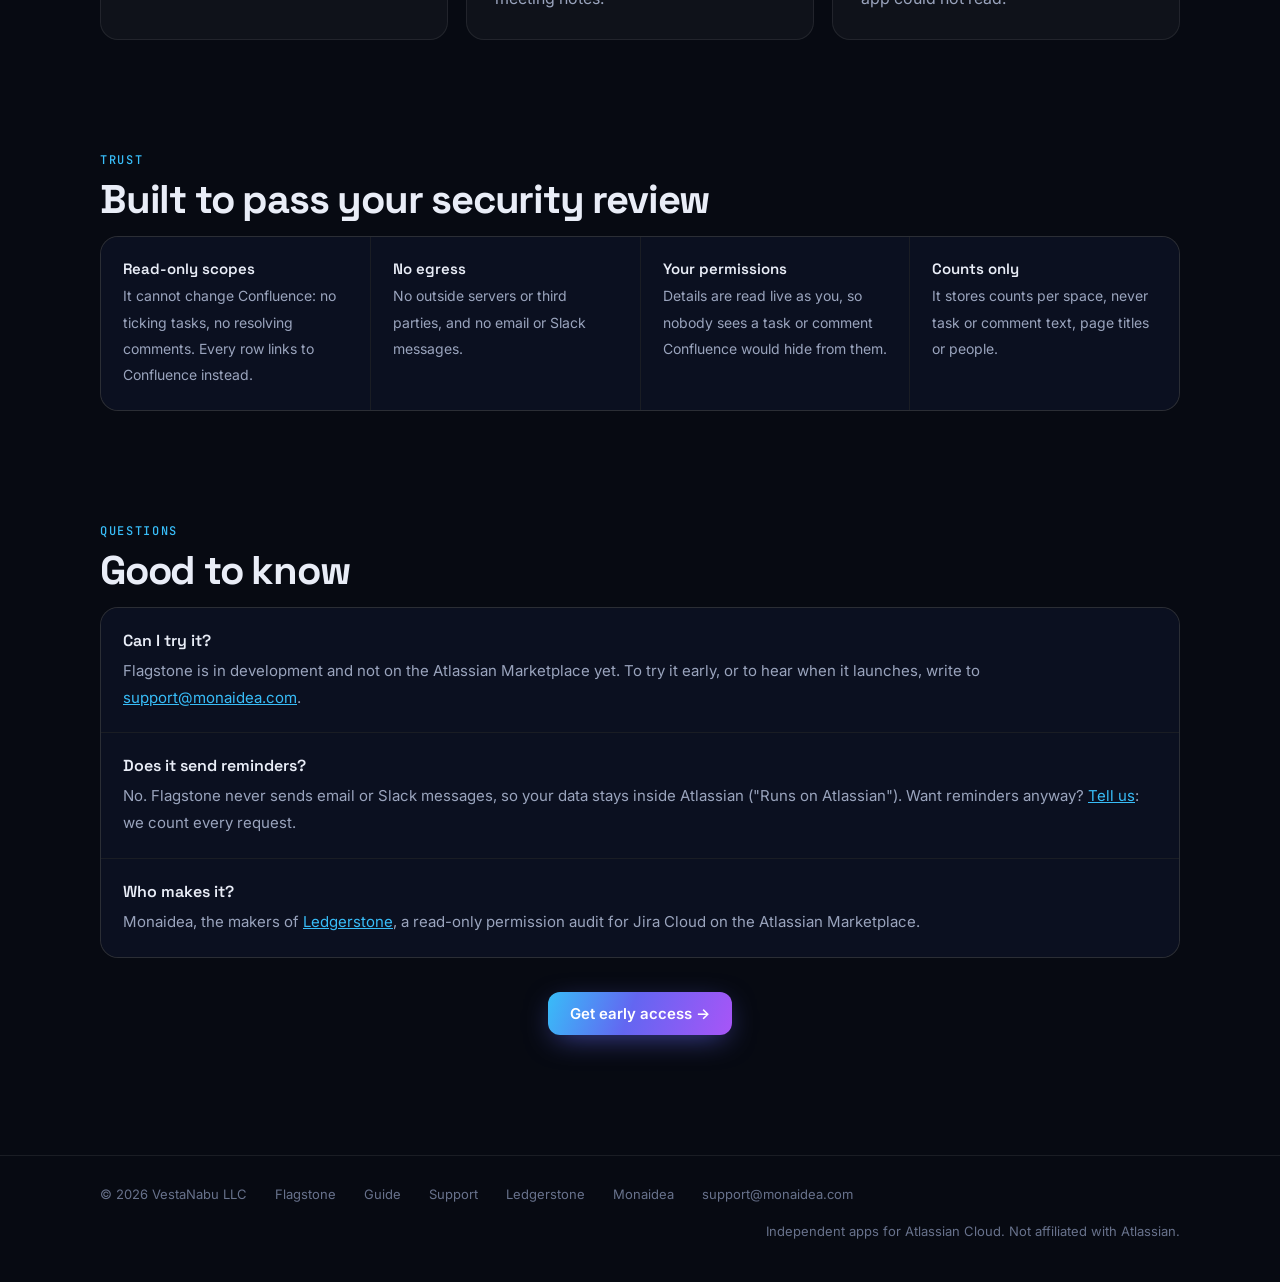
==== commit 9d1aa293: "Guide page for flagstone.monaidea.com (documentation link for the Marketplace) /guide/: getting star" ====
--- a/index.html
+++ b/index.html
@@ -4,7 +4,7 @@
 <link rel="icon" href="data:image/svg+xml,%3Csvg xmlns='http://www.w3.org/2000/svg' viewBox='0 0 32 32'%3E%3Crect width='32' height='32' rx='8' fill='%236366f1'/%3E%3Cg fill='none' stroke='white' stroke-width='2.6' stroke-linecap='round' stroke-linejoin='round' transform='translate(4 4) scale(.75)'%3E%3Cpath d='M9 28V5'/%3E%3Cpath d='M9 6c2.6-1.6 5.4-1.6 8 0s5.4 1.6 8 0v11c-2.6 1.6-5.4 1.6-8 0s-5.4-1.6-8 0'/%3E%3C/g%3E%3C/svg%3E">
 <link rel="stylesheet" href="/style.css"></head><body>
 <div class="sky" aria-hidden="true"><div class="orb o1"></div><div class="orb o2"></div><div class="orb o3"></div></div>
-<nav><div class="nav-in"><a class="brand" href="/"><span class="mark"><svg viewBox="0 0 32 32" fill="none" stroke="#fff" stroke-width="2.4" stroke-linecap="round" stroke-linejoin="round"><path d="M9 28V5"/><path d="M9 6c2.6-1.6 5.4-1.6 8 0s5.4 1.6 8 0v11c-2.6 1.6-5.4 1.6-8 0s-5.4-1.6-8 0"/></svg></span>Flagstone<small>by Monaidea</small></a><div class="nav-links"><a href="/" aria-current="page">Overview</a><a href="#features">Features</a><a href="/support/">Support</a></div></div></nav>
+<nav><div class="nav-in"><a class="brand" href="/"><span class="mark"><svg viewBox="0 0 32 32" fill="none" stroke="#fff" stroke-width="2.4" stroke-linecap="round" stroke-linejoin="round"><path d="M9 28V5"/><path d="M9 6c2.6-1.6 5.4-1.6 8 0s5.4 1.6 8 0v11c-2.6 1.6-5.4 1.6-8 0s-5.4-1.6-8 0"/></svg></span>Flagstone<small>by Monaidea</small></a><div class="nav-links"><a href="/" aria-current="page">Overview</a><a href="/guide/">Guide</a><a href="/support/">Support</a></div></div></nav>
 <main>
 <section class="split"><div><span class="eyebrow"><i></i>In development · not on the Marketplace yet</span>
 <h1>Every open task and comment in Confluence, <span class="grad">in one place.</span></h1>
@@ -18,7 +18,7 @@
 <div class="row"><span class="dot ok"></span>Draft the Q3 release notes<span class="lz">No date</span></div>
 <div class="row"><span class="dot warn"></span><span>"Is this still accurate?" <span class="q">on Quarterly plan</span></span><span class="lz">12 days</span></div>
 </div></div><p class="caption">Illustration</p></div></section>
-<section id="features" class="reveal"><p class="kicker">What it does</p><h2>The open loops, not the noise</h2><p class="sub">All of it is built and running on our test site; Flagstone is not on the Atlassian Marketplace yet. Everything reads live from Confluence as you, so each person sees only what Confluence already lets them see.</p><div class="grid">
+<section id="features" class="reveal"><p class="kicker">What it does</p><h2>The open loops, not the noise</h2><p class="sub">All of it is built and running on our test site; Flagstone is not on the Atlassian Marketplace yet. Tasks and comments are read live from Confluence as you, so each person sees only what Confluence already lets them see. The <a href="/guide/">guide</a> explains each part.</p><div class="grid">
 <div class="card"><div class="icon"><svg viewBox="0 0 24 24"><rect x="4" y="4" width="16" height="16" rx="3"/><path d="m8 12 3 3 5-6"/></svg></div><h3>My work</h3><p>Your open tasks from every space, grouped into Overdue, Due today, Next 7 days, Later and No date. Switch between tasks assigned to you and tasks you created.</p></div>
 <div class="card"><div class="icon"><svg viewBox="0 0 24 24"><path d="M4 5h16v11H9l-5 4V5Z"/><path d="M8 9h8M8 12h5"/></svg></div><h3>Unresolved comments</h3><p>Every inline comment still open, with its text, the words it is about, its author and its age. One click opens it in Confluence.</p></div>
 <div class="card"><div class="icon"><svg viewBox="0 0 24 24"><path d="M4 6h16M4 12h16M4 18h10"/></svg></div><h3>All open tasks</h3><p>Every open task you can see, overdue first, with the task text as it reads in Confluence, where it lives, who has it and when it is due. Filter by space or show only overdue.</p></div>
@@ -36,5 +36,5 @@
 <div><b>Does it send reminders?</b><span>No. Flagstone never sends email or Slack messages, so your data stays inside Atlassian ("Runs on Atlassian"). Want reminders anyway? <a href="mailto:support@monaidea.com?subject=Flagstone%3A%20reminders%20request">Tell us</a>: we count every request.</span></div>
 <div><b>Who makes it?</b><span>Monaidea, the makers of <a href="https://ledgerstone.monaidea.com/">Ledgerstone</a>, a read-only permission audit for Jira Cloud on the Atlassian Marketplace.</span></div>
 </div><div class="cta"><a class="btn primary" href="mailto:support@monaidea.com?subject=Flagstone%3A%20early%20access">Get early access →</a></div></section></main>
-<footer><div class="foot"><span>© 2026 VestaNabu LLC</span><a href="/">Flagstone</a><a href="/support/">Support</a><a href="https://ledgerstone.monaidea.com/">Ledgerstone</a><a href="https://www.monaidea.com/">Monaidea</a><a href="mailto:support@monaidea.com">support@monaidea.com</a><span class="r">Independent apps for Atlassian Cloud. Not affiliated with Atlassian.</span></div></footer>
+<footer><div class="foot"><span>© 2026 VestaNabu LLC</span><a href="/">Flagstone</a><a href="/guide/">Guide</a><a href="/support/">Support</a><a href="https://ledgerstone.monaidea.com/">Ledgerstone</a><a href="https://www.monaidea.com/">Monaidea</a><a href="mailto:support@monaidea.com">support@monaidea.com</a><span class="r">Independent apps for Atlassian Cloud. Not affiliated with Atlassian.</span></div></footer>
 <script src="/site.js" defer></script></body></html>
--- a/style.css
+++ b/style.css
@@ -169,3 +169,4 @@
 .faq{display:grid;gap:1px;background:var(--line);border:1px solid var(--line);border-radius:var(--r);overflow:hidden}
 .faq div{background:var(--bg2);padding:22px}.faq b{display:block;font:600 16px var(--display);margin-bottom:6px}.faq span{color:var(--muted);font-size:15px}.faq a{color:var(--a1)}
 @media (max-width:480px){.kpis.k4{grid-template-columns:repeat(2,1fr)}}
+.sev.new{color:var(--a1);border-color:rgba(56,189,248,.45);background:rgba(56,189,248,.1)}
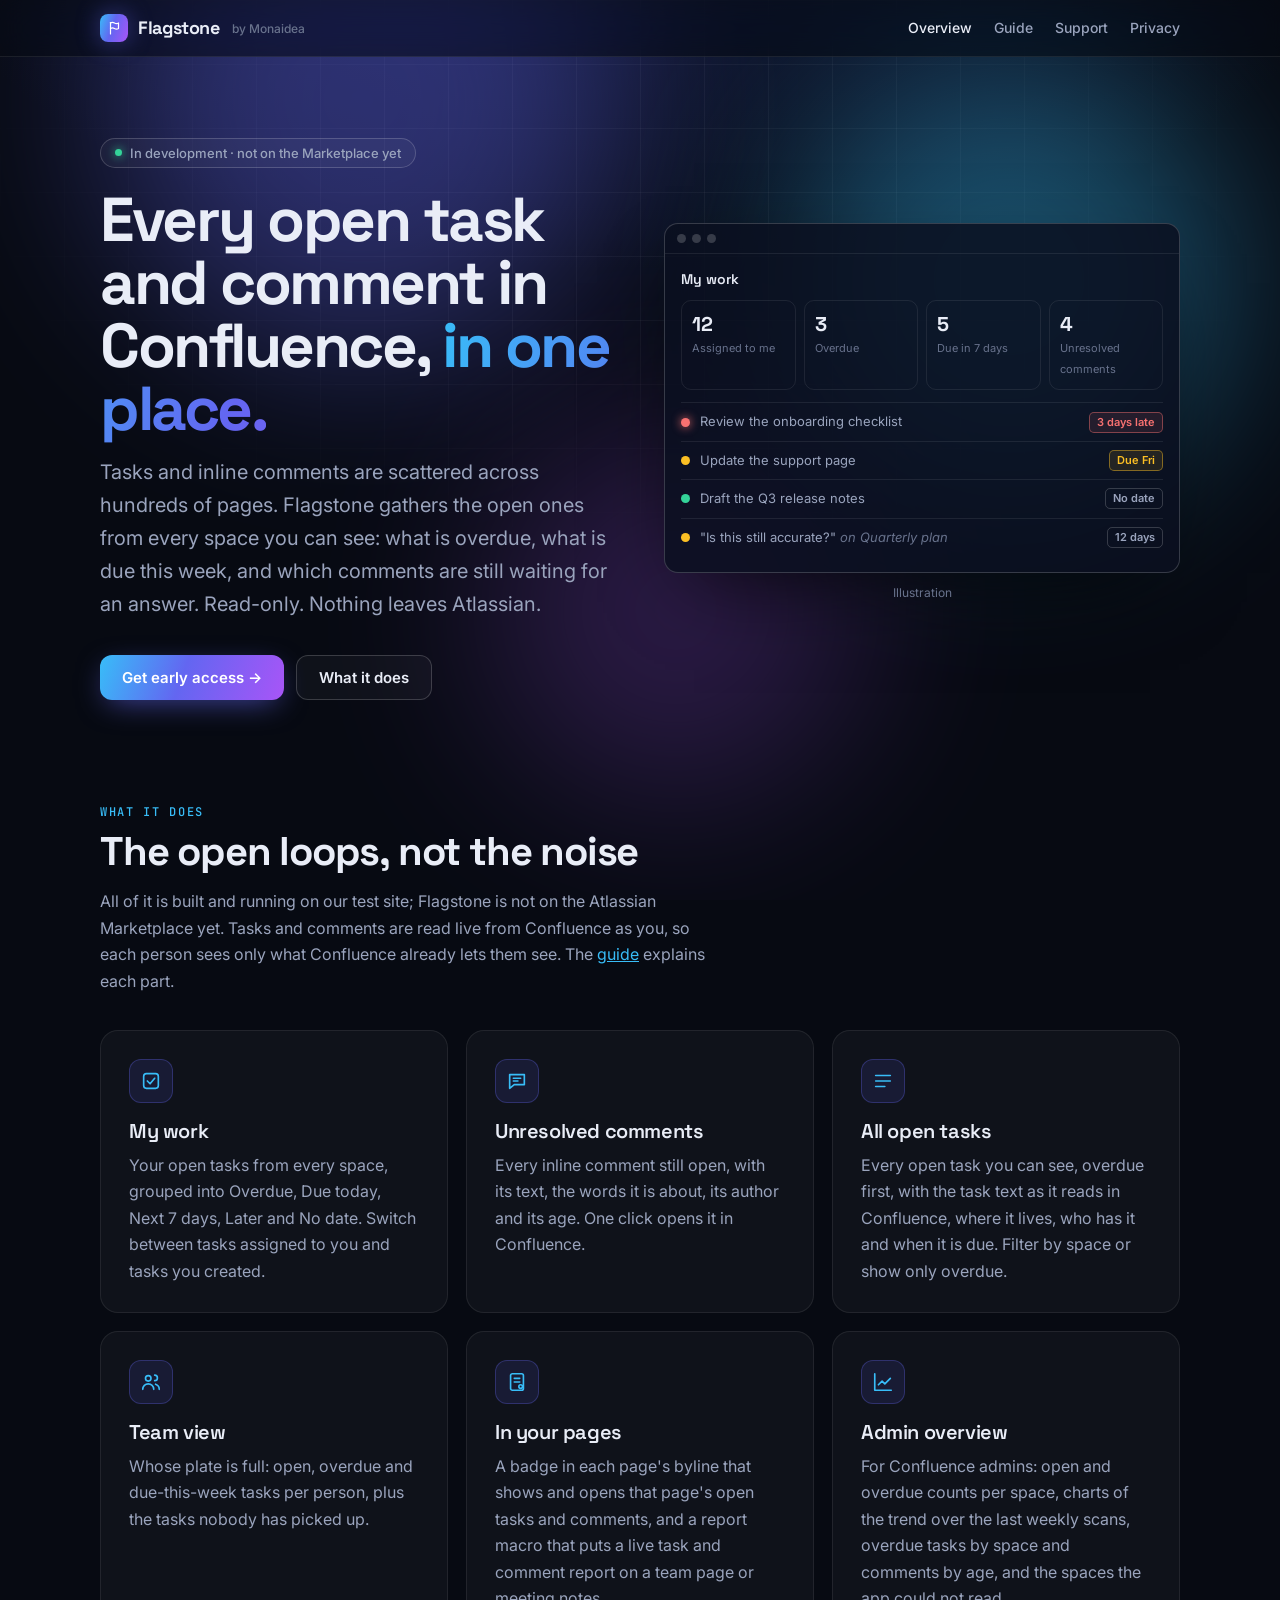
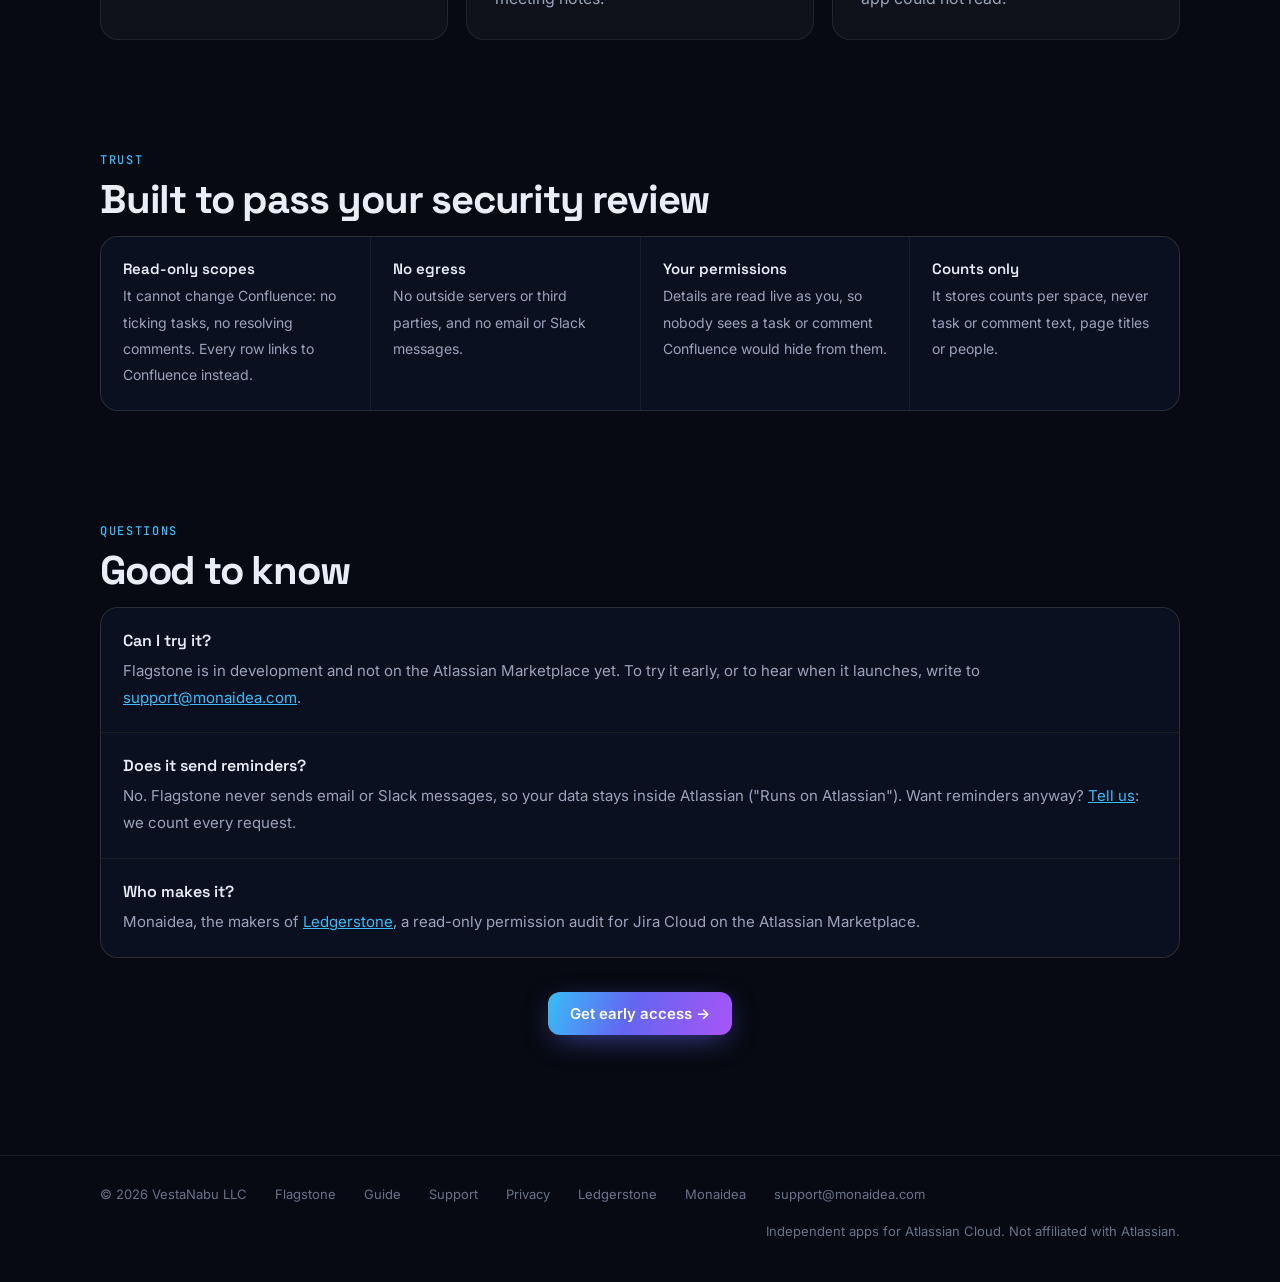
==== commit ede3d113: "Privacy policy page (DRAFT: publish only after the owner approves docs/marketplace/privacy-policy.md" ====
--- a/index.html
+++ b/index.html
@@ -4,7 +4,7 @@
 <link rel="icon" href="data:image/svg+xml,%3Csvg xmlns='http://www.w3.org/2000/svg' viewBox='0 0 32 32'%3E%3Crect width='32' height='32' rx='8' fill='%236366f1'/%3E%3Cg fill='none' stroke='white' stroke-width='2.6' stroke-linecap='round' stroke-linejoin='round' transform='translate(4 4) scale(.75)'%3E%3Cpath d='M9 28V5'/%3E%3Cpath d='M9 6c2.6-1.6 5.4-1.6 8 0s5.4 1.6 8 0v11c-2.6 1.6-5.4 1.6-8 0s-5.4-1.6-8 0'/%3E%3C/g%3E%3C/svg%3E">
 <link rel="stylesheet" href="/style.css"></head><body>
 <div class="sky" aria-hidden="true"><div class="orb o1"></div><div class="orb o2"></div><div class="orb o3"></div></div>
-<nav><div class="nav-in"><a class="brand" href="/"><span class="mark"><svg viewBox="0 0 32 32" fill="none" stroke="#fff" stroke-width="2.4" stroke-linecap="round" stroke-linejoin="round"><path d="M9 28V5"/><path d="M9 6c2.6-1.6 5.4-1.6 8 0s5.4 1.6 8 0v11c-2.6 1.6-5.4 1.6-8 0s-5.4-1.6-8 0"/></svg></span>Flagstone<small>by Monaidea</small></a><div class="nav-links"><a href="/" aria-current="page">Overview</a><a href="/guide/">Guide</a><a href="/support/">Support</a></div></div></nav>
+<nav><div class="nav-in"><a class="brand" href="/"><span class="mark"><svg viewBox="0 0 32 32" fill="none" stroke="#fff" stroke-width="2.4" stroke-linecap="round" stroke-linejoin="round"><path d="M9 28V5"/><path d="M9 6c2.6-1.6 5.4-1.6 8 0s5.4 1.6 8 0v11c-2.6 1.6-5.4 1.6-8 0s-5.4-1.6-8 0"/></svg></span>Flagstone<small>by Monaidea</small></a><div class="nav-links"><a href="/" aria-current="page">Overview</a><a href="/guide/">Guide</a><a href="/support/">Support</a><a href="/privacy/">Privacy</a></div></div></nav>
 <main>
 <section class="split"><div><span class="eyebrow"><i></i>In development · not on the Marketplace yet</span>
 <h1>Every open task and comment in Confluence, <span class="grad">in one place.</span></h1>
@@ -36,5 +36,5 @@
 <div><b>Does it send reminders?</b><span>No. Flagstone never sends email or Slack messages, so your data stays inside Atlassian ("Runs on Atlassian"). Want reminders anyway? <a href="mailto:support@monaidea.com?subject=Flagstone%3A%20reminders%20request">Tell us</a>: we count every request.</span></div>
 <div><b>Who makes it?</b><span>Monaidea, the makers of <a href="https://ledgerstone.monaidea.com/">Ledgerstone</a>, a read-only permission audit for Jira Cloud on the Atlassian Marketplace.</span></div>
 </div><div class="cta"><a class="btn primary" href="mailto:support@monaidea.com?subject=Flagstone%3A%20early%20access">Get early access →</a></div></section></main>
-<footer><div class="foot"><span>© 2026 VestaNabu LLC</span><a href="/">Flagstone</a><a href="/guide/">Guide</a><a href="/support/">Support</a><a href="https://ledgerstone.monaidea.com/">Ledgerstone</a><a href="https://www.monaidea.com/">Monaidea</a><a href="mailto:support@monaidea.com">support@monaidea.com</a><span class="r">Independent apps for Atlassian Cloud. Not affiliated with Atlassian.</span></div></footer>
+<footer><div class="foot"><span>© 2026 VestaNabu LLC</span><a href="/">Flagstone</a><a href="/guide/">Guide</a><a href="/support/">Support</a><a href="/privacy/">Privacy</a><a href="https://ledgerstone.monaidea.com/">Ledgerstone</a><a href="https://www.monaidea.com/">Monaidea</a><a href="mailto:support@monaidea.com">support@monaidea.com</a><span class="r">Independent apps for Atlassian Cloud. Not affiliated with Atlassian.</span></div></footer>
 <script src="/site.js" defer></script></body></html>
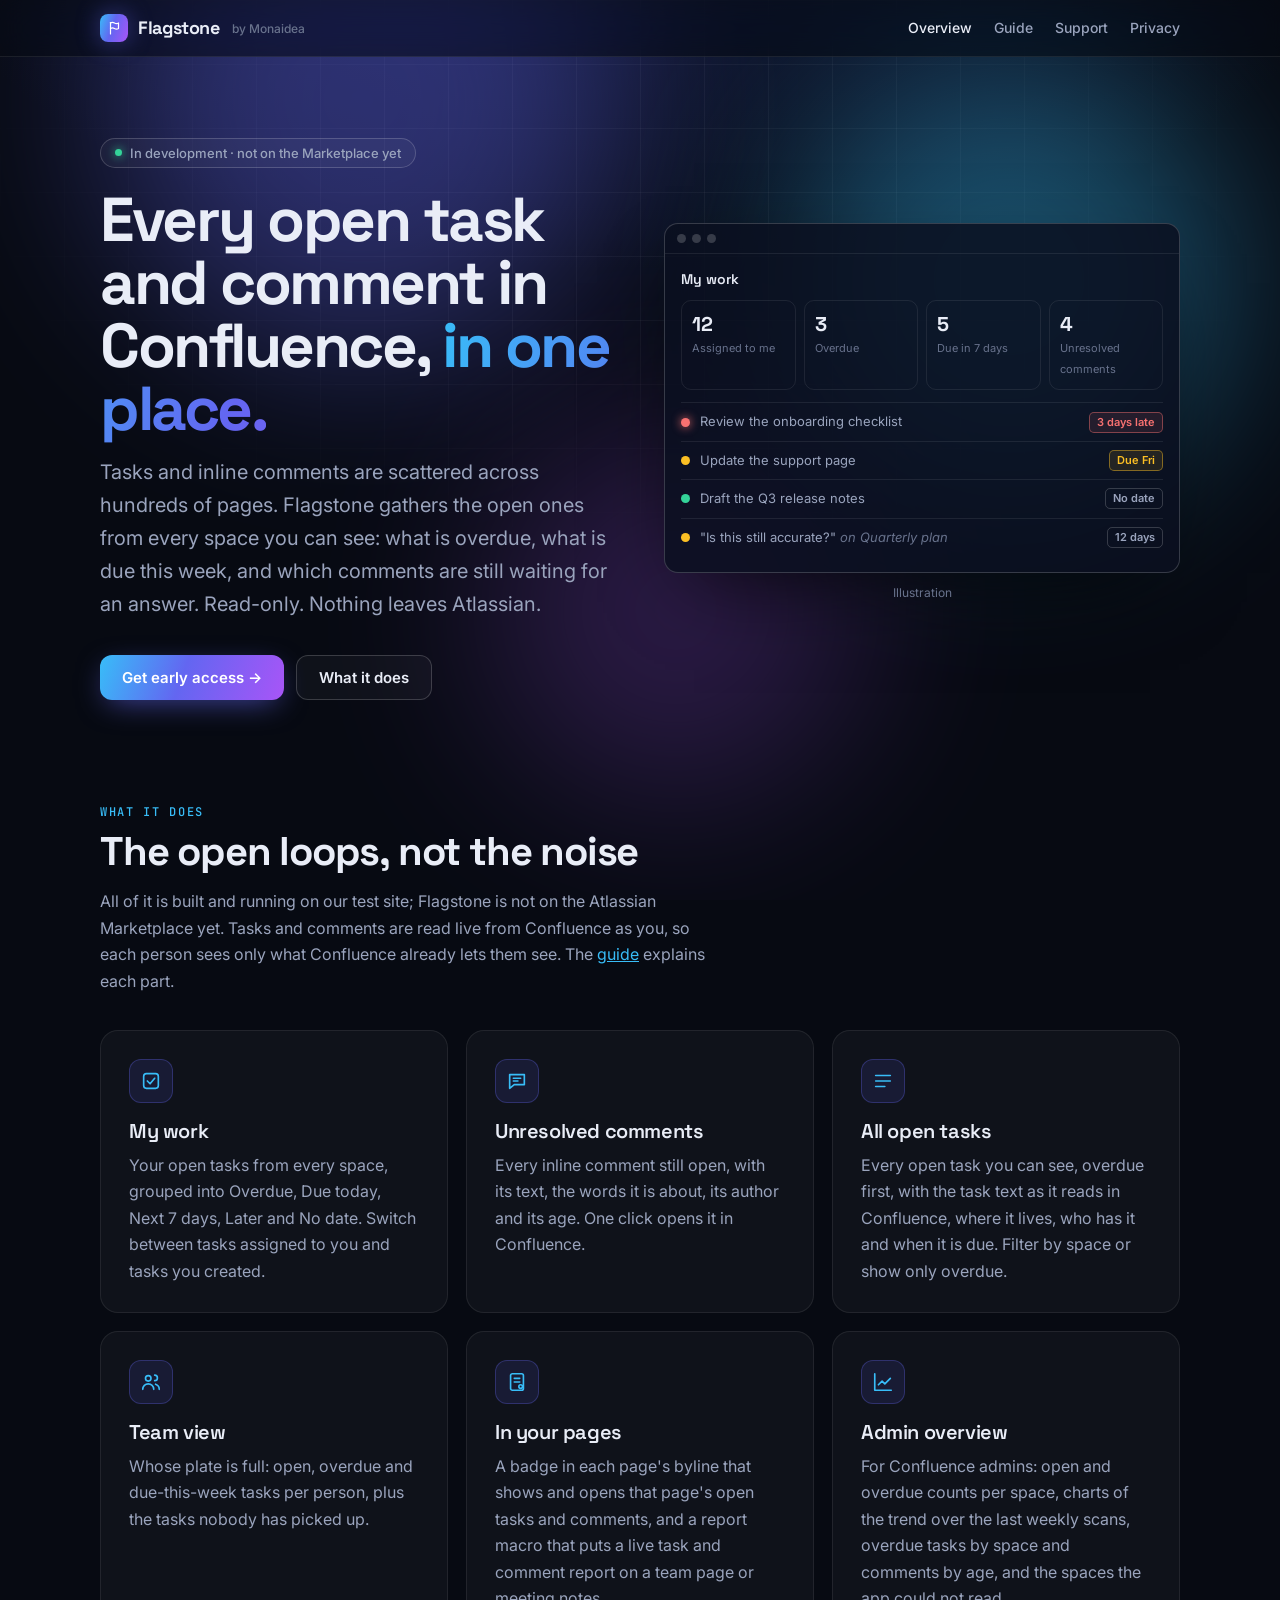
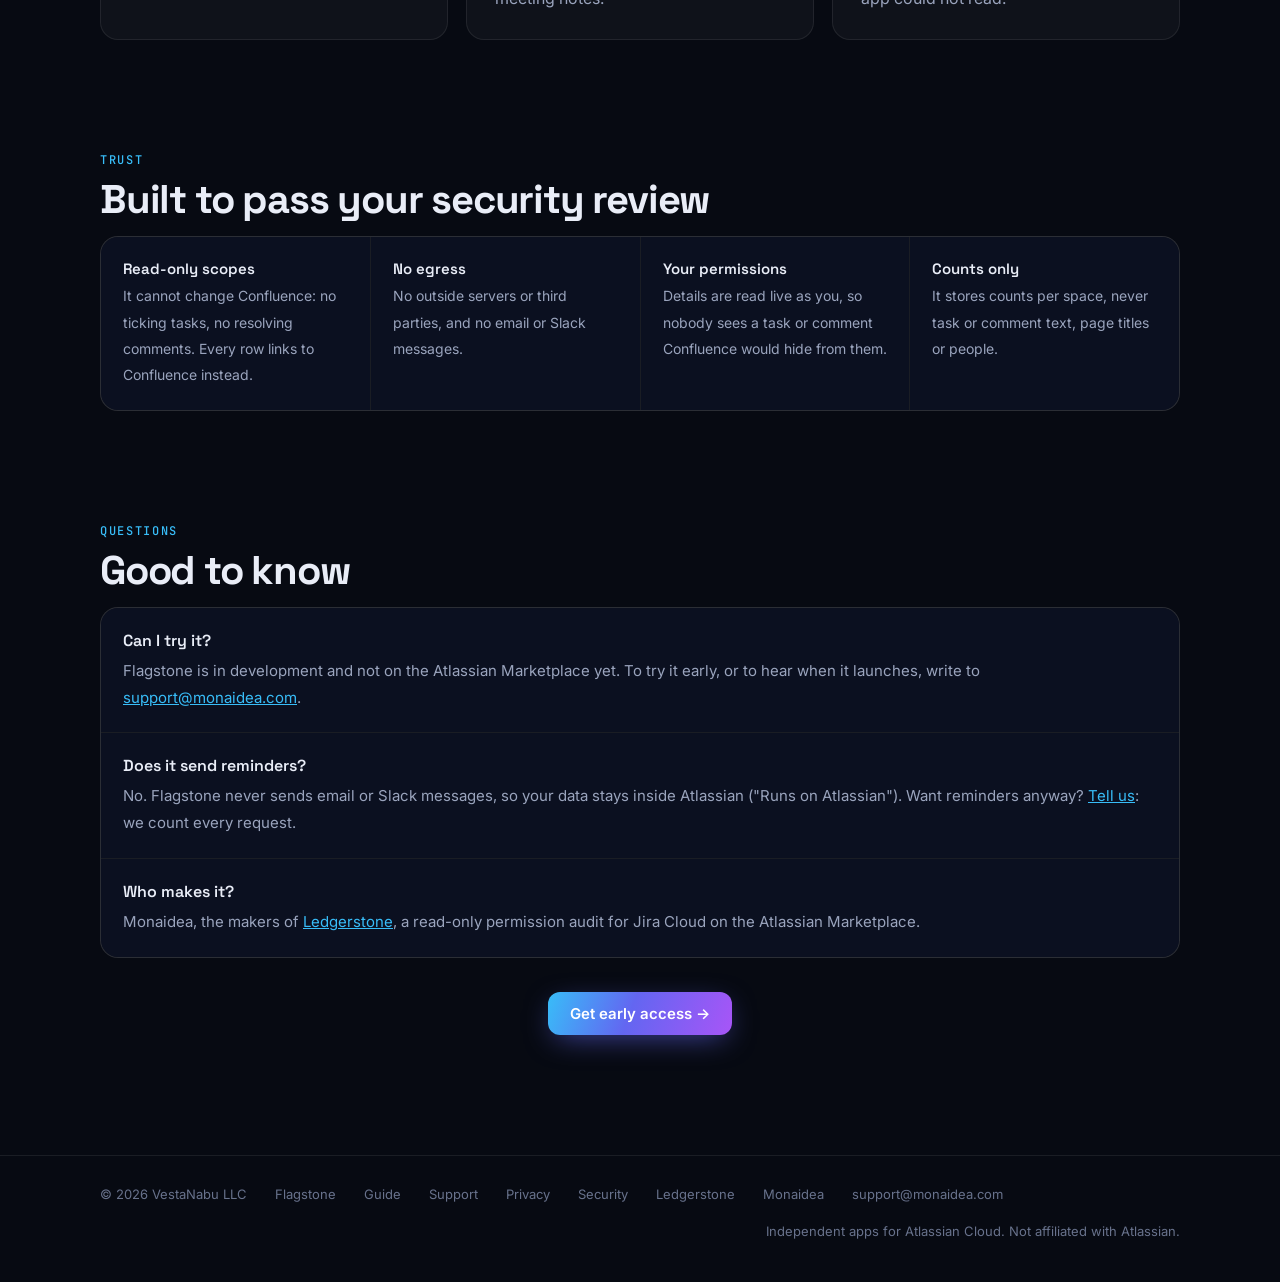
==== commit 539ddbff: "Security policy page, same as ledgerstone.monaidea.com/security/ (DRAFT: publish only after the owne" ====
--- a/index.html
+++ b/index.html
@@ -36,5 +36,5 @@
 <div><b>Does it send reminders?</b><span>No. Flagstone never sends email or Slack messages, so your data stays inside Atlassian ("Runs on Atlassian"). Want reminders anyway? <a href="mailto:support@monaidea.com?subject=Flagstone%3A%20reminders%20request">Tell us</a>: we count every request.</span></div>
 <div><b>Who makes it?</b><span>Monaidea, the makers of <a href="https://ledgerstone.monaidea.com/">Ledgerstone</a>, a read-only permission audit for Jira Cloud on the Atlassian Marketplace.</span></div>
 </div><div class="cta"><a class="btn primary" href="mailto:support@monaidea.com?subject=Flagstone%3A%20early%20access">Get early access →</a></div></section></main>
-<footer><div class="foot"><span>© 2026 VestaNabu LLC</span><a href="/">Flagstone</a><a href="/guide/">Guide</a><a href="/support/">Support</a><a href="/privacy/">Privacy</a><a href="https://ledgerstone.monaidea.com/">Ledgerstone</a><a href="https://www.monaidea.com/">Monaidea</a><a href="mailto:support@monaidea.com">support@monaidea.com</a><span class="r">Independent apps for Atlassian Cloud. Not affiliated with Atlassian.</span></div></footer>
+<footer><div class="foot"><span>© 2026 VestaNabu LLC</span><a href="/">Flagstone</a><a href="/guide/">Guide</a><a href="/support/">Support</a><a href="/privacy/">Privacy</a><a href="/security/">Security</a><a href="https://ledgerstone.monaidea.com/">Ledgerstone</a><a href="https://www.monaidea.com/">Monaidea</a><a href="mailto:support@monaidea.com">support@monaidea.com</a><span class="r">Independent apps for Atlassian Cloud. Not affiliated with Atlassian.</span></div></footer>
 <script src="/site.js" defer></script></body></html>
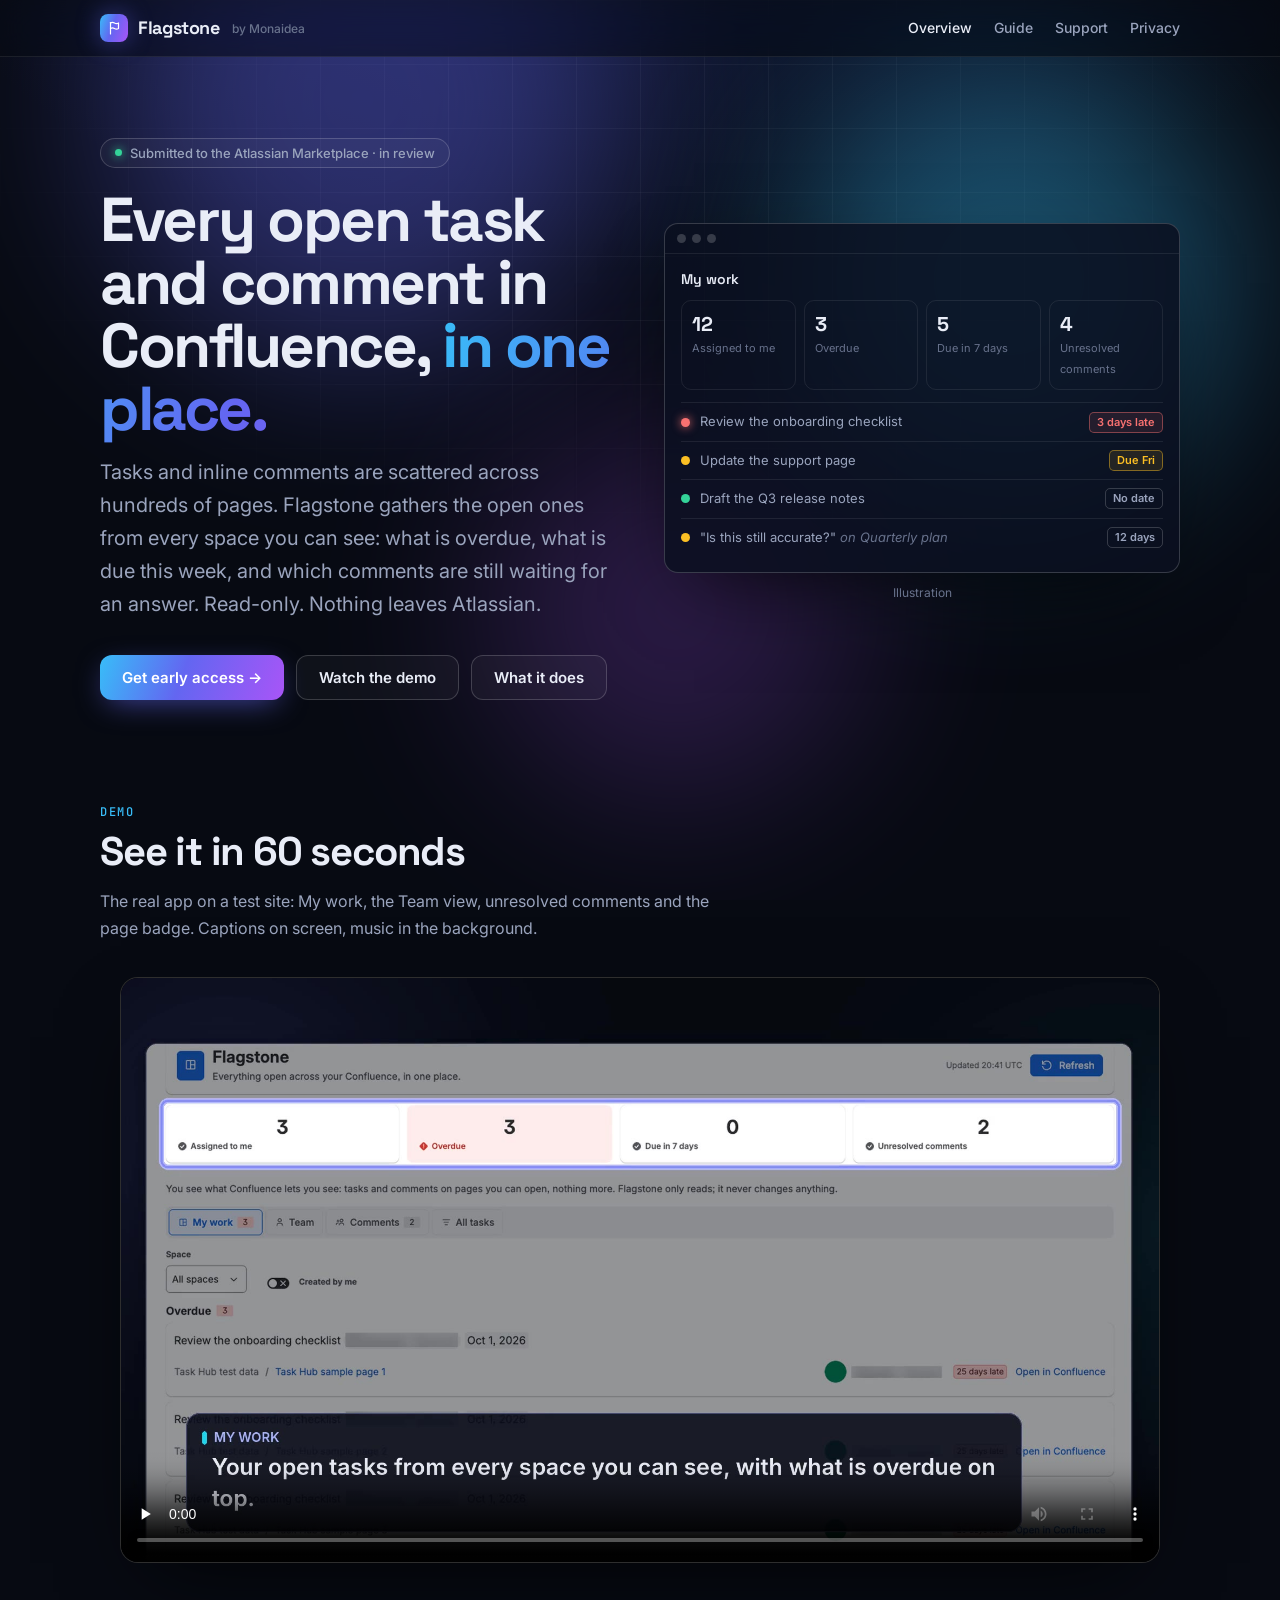
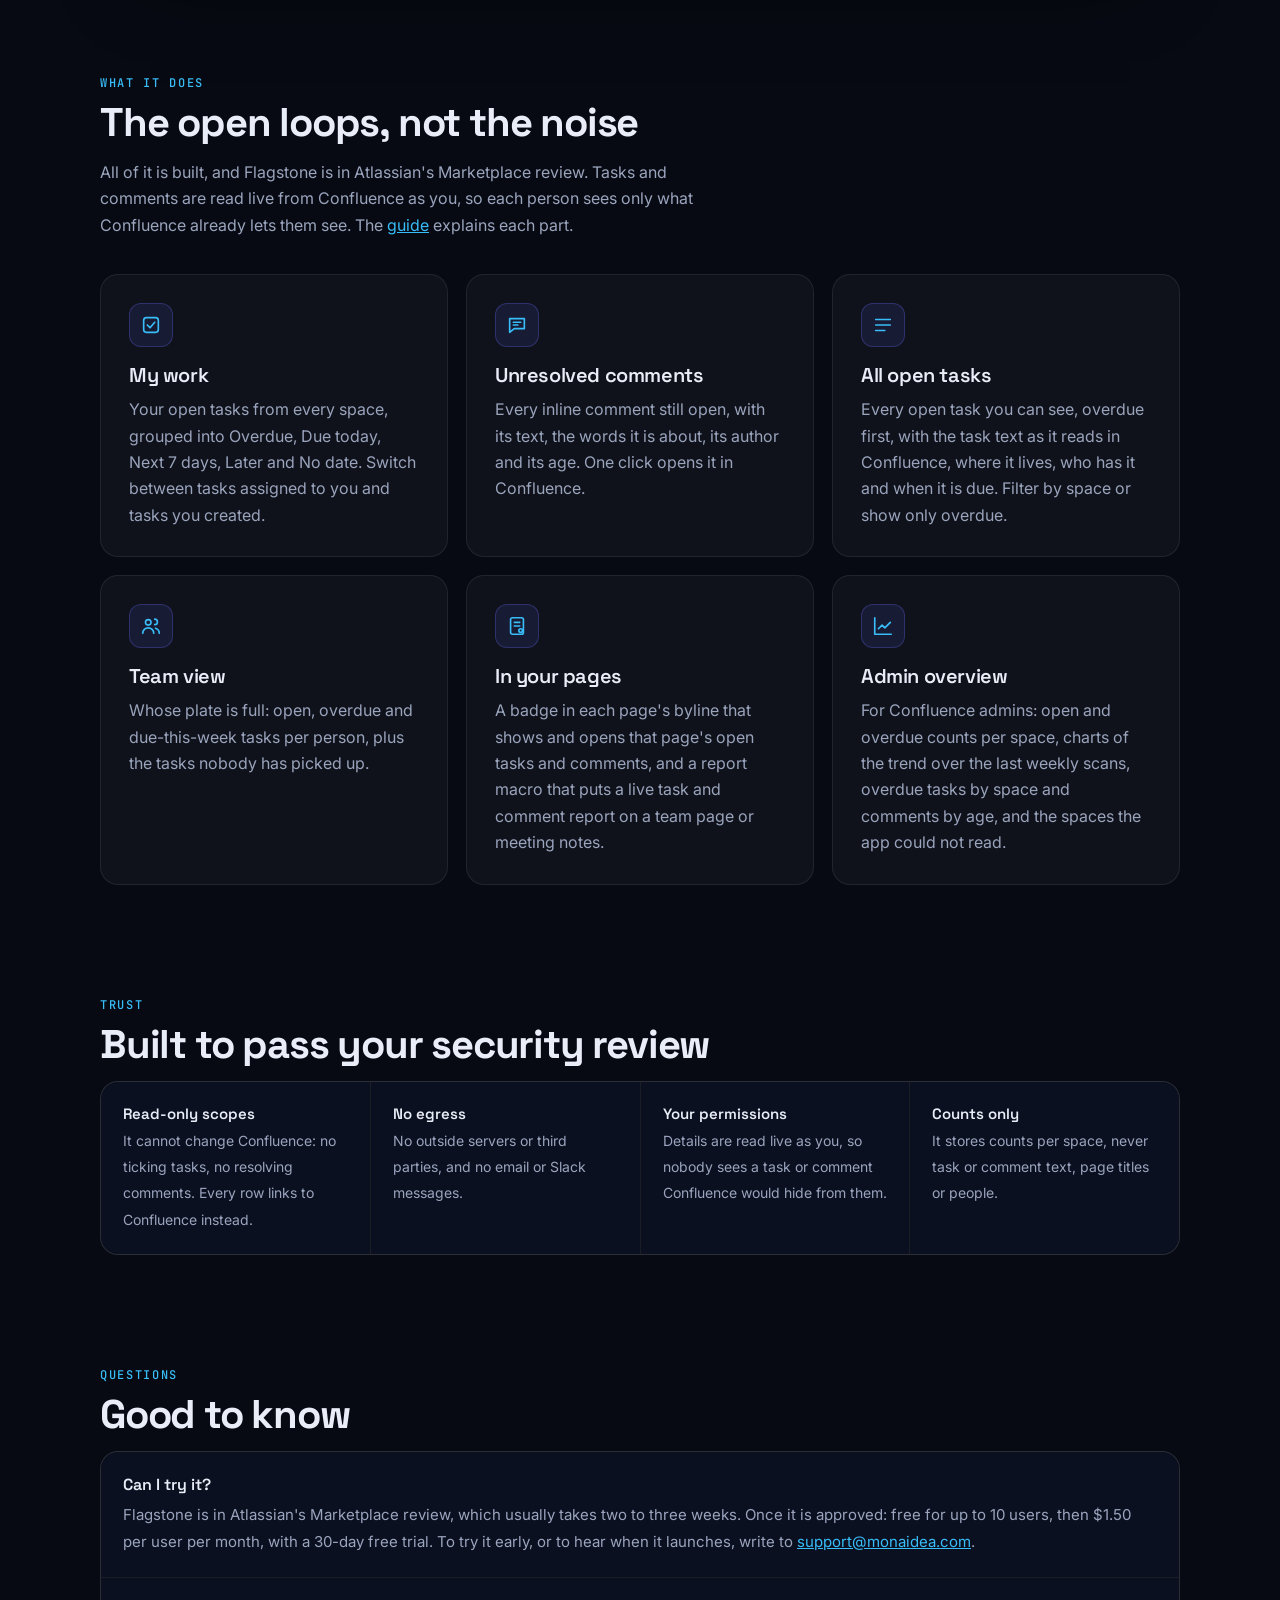
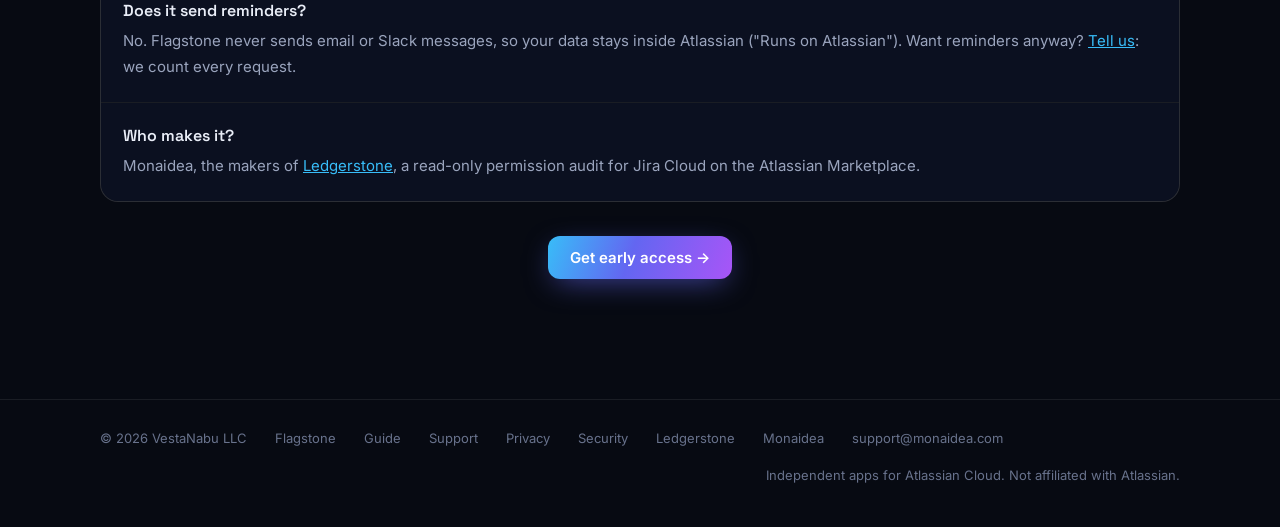
==== commit d38a29e9: "Demo video on the home page; Flagstone is in Atlassian's Marketplace review (owner, 2026-10-26) Co-A" ====
--- a/index.html
+++ b/index.html
@@ -6,10 +6,10 @@
 <div class="sky" aria-hidden="true"><div class="orb o1"></div><div class="orb o2"></div><div class="orb o3"></div></div>
 <nav><div class="nav-in"><a class="brand" href="/"><span class="mark"><svg viewBox="0 0 32 32" fill="none" stroke="#fff" stroke-width="2.4" stroke-linecap="round" stroke-linejoin="round"><path d="M9 28V5"/><path d="M9 6c2.6-1.6 5.4-1.6 8 0s5.4 1.6 8 0v11c-2.6 1.6-5.4 1.6-8 0s-5.4-1.6-8 0"/></svg></span>Flagstone<small>by Monaidea</small></a><div class="nav-links"><a href="/" aria-current="page">Overview</a><a href="/guide/">Guide</a><a href="/support/">Support</a><a href="/privacy/">Privacy</a></div></div></nav>
 <main>
-<section class="split"><div><span class="eyebrow"><i></i>In development · not on the Marketplace yet</span>
+<section class="split"><div><span class="eyebrow"><i></i>Submitted to the Atlassian Marketplace · in review</span>
 <h1>Every open task and comment in Confluence, <span class="grad">in one place.</span></h1>
 <p class="lede">Tasks and inline comments are scattered across hundreds of pages. Flagstone gathers the open ones from every space you can see: what is overdue, what is due this week, and which comments are still waiting for an answer. Read-only. Nothing leaves Atlassian.</p>
-<div class="cta"><a class="btn primary" href="mailto:support@monaidea.com?subject=Flagstone%3A%20early%20access">Get early access →</a><a class="btn ghost" href="#features">What it does</a></div></div>
+<div class="cta"><a class="btn primary" href="mailto:support@monaidea.com?subject=Flagstone%3A%20early%20access">Get early access →</a><a class="btn ghost" href="#demo">Watch the demo</a><a class="btn ghost" href="#features">What it does</a></div></div>
 <div><div class="panel" role="img" aria-label="Illustration of the Flagstone hub"><div class="bar"><i></i><i></i><i></i></div><div class="in">
 <div class="verdict">My work</div>
 <div class="kpis k4"><div class="kpi"><b>12</b><span>Assigned to me</span></div><div class="kpi"><b>3</b><span>Overdue</span></div><div class="kpi"><b>5</b><span>Due in 7 days</span></div><div class="kpi"><b>4</b><span>Unresolved comments</span></div></div>
@@ -18,7 +18,8 @@
 <div class="row"><span class="dot ok"></span>Draft the Q3 release notes<span class="lz">No date</span></div>
 <div class="row"><span class="dot warn"></span><span>"Is this still accurate?" <span class="q">on Quarterly plan</span></span><span class="lz">12 days</span></div>
 </div></div><p class="caption">Illustration</p></div></section>
-<section id="features" class="reveal"><p class="kicker">What it does</p><h2>The open loops, not the noise</h2><p class="sub">All of it is built and running on our test site; Flagstone is not on the Atlassian Marketplace yet. Tasks and comments are read live from Confluence as you, so each person sees only what Confluence already lets them see. The <a href="/guide/">guide</a> explains each part.</p><div class="grid">
+<section id="demo" class="reveal"><p class="kicker">Demo</p><h2>See it in 60 seconds</h2><p class="sub">The real app on a test site: My work, the Team view, unresolved comments and the page badge. Captions on screen, music in the background.</p><div class="video"><video controls playsinline preload="none" width="1920" height="1080" poster="/media/flagstone-demo-poster.jpg"><source src="/media/flagstone-demo.mp4" type="video/mp4">Your browser cannot play this video. <a href="/media/flagstone-demo.mp4">Download it (MP4, 6.2 MB)</a>.</video></div></section>
+<section id="features" class="reveal"><p class="kicker">What it does</p><h2>The open loops, not the noise</h2><p class="sub">All of it is built, and Flagstone is in Atlassian's Marketplace review. Tasks and comments are read live from Confluence as you, so each person sees only what Confluence already lets them see. The <a href="/guide/">guide</a> explains each part.</p><div class="grid">
 <div class="card"><div class="icon"><svg viewBox="0 0 24 24"><rect x="4" y="4" width="16" height="16" rx="3"/><path d="m8 12 3 3 5-6"/></svg></div><h3>My work</h3><p>Your open tasks from every space, grouped into Overdue, Due today, Next 7 days, Later and No date. Switch between tasks assigned to you and tasks you created.</p></div>
 <div class="card"><div class="icon"><svg viewBox="0 0 24 24"><path d="M4 5h16v11H9l-5 4V5Z"/><path d="M8 9h8M8 12h5"/></svg></div><h3>Unresolved comments</h3><p>Every inline comment still open, with its text, the words it is about, its author and its age. One click opens it in Confluence.</p></div>
 <div class="card"><div class="icon"><svg viewBox="0 0 24 24"><path d="M4 6h16M4 12h16M4 18h10"/></svg></div><h3>All open tasks</h3><p>Every open task you can see, overdue first, with the task text as it reads in Confluence, where it lives, who has it and when it is due. Filter by space or show only overdue.</p></div>
@@ -32,7 +33,7 @@
 <div><b>Your permissions</b><span>Details are read live as you, so nobody sees a task or comment Confluence would hide from them.</span></div>
 <div><b>Counts only</b><span>It stores counts per space, never task or comment text, page titles or people.</span></div></div></section>
 <section id="faq" class="reveal"><p class="kicker">Questions</p><h2>Good to know</h2><div class="faq">
-<div><b>Can I try it?</b><span>Flagstone is in development and not on the Atlassian Marketplace yet. To try it early, or to hear when it launches, write to <a href="mailto:support@monaidea.com?subject=Flagstone%3A%20early%20access">support@monaidea.com</a>.</span></div>
+<div><b>Can I try it?</b><span>Flagstone is in Atlassian's Marketplace review, which usually takes two to three weeks. Once it is approved: free for up to 10 users, then $1.50 per user per month, with a 30-day free trial. To try it early, or to hear when it launches, write to <a href="mailto:support@monaidea.com?subject=Flagstone%3A%20early%20access">support@monaidea.com</a>.</span></div>
 <div><b>Does it send reminders?</b><span>No. Flagstone never sends email or Slack messages, so your data stays inside Atlassian ("Runs on Atlassian"). Want reminders anyway? <a href="mailto:support@monaidea.com?subject=Flagstone%3A%20reminders%20request">Tell us</a>: we count every request.</span></div>
 <div><b>Who makes it?</b><span>Monaidea, the makers of <a href="https://ledgerstone.monaidea.com/">Ledgerstone</a>, a read-only permission audit for Jira Cloud on the Atlassian Marketplace.</span></div>
 </div><div class="cta"><a class="btn primary" href="mailto:support@monaidea.com?subject=Flagstone%3A%20early%20access">Get early access →</a></div></section></main>
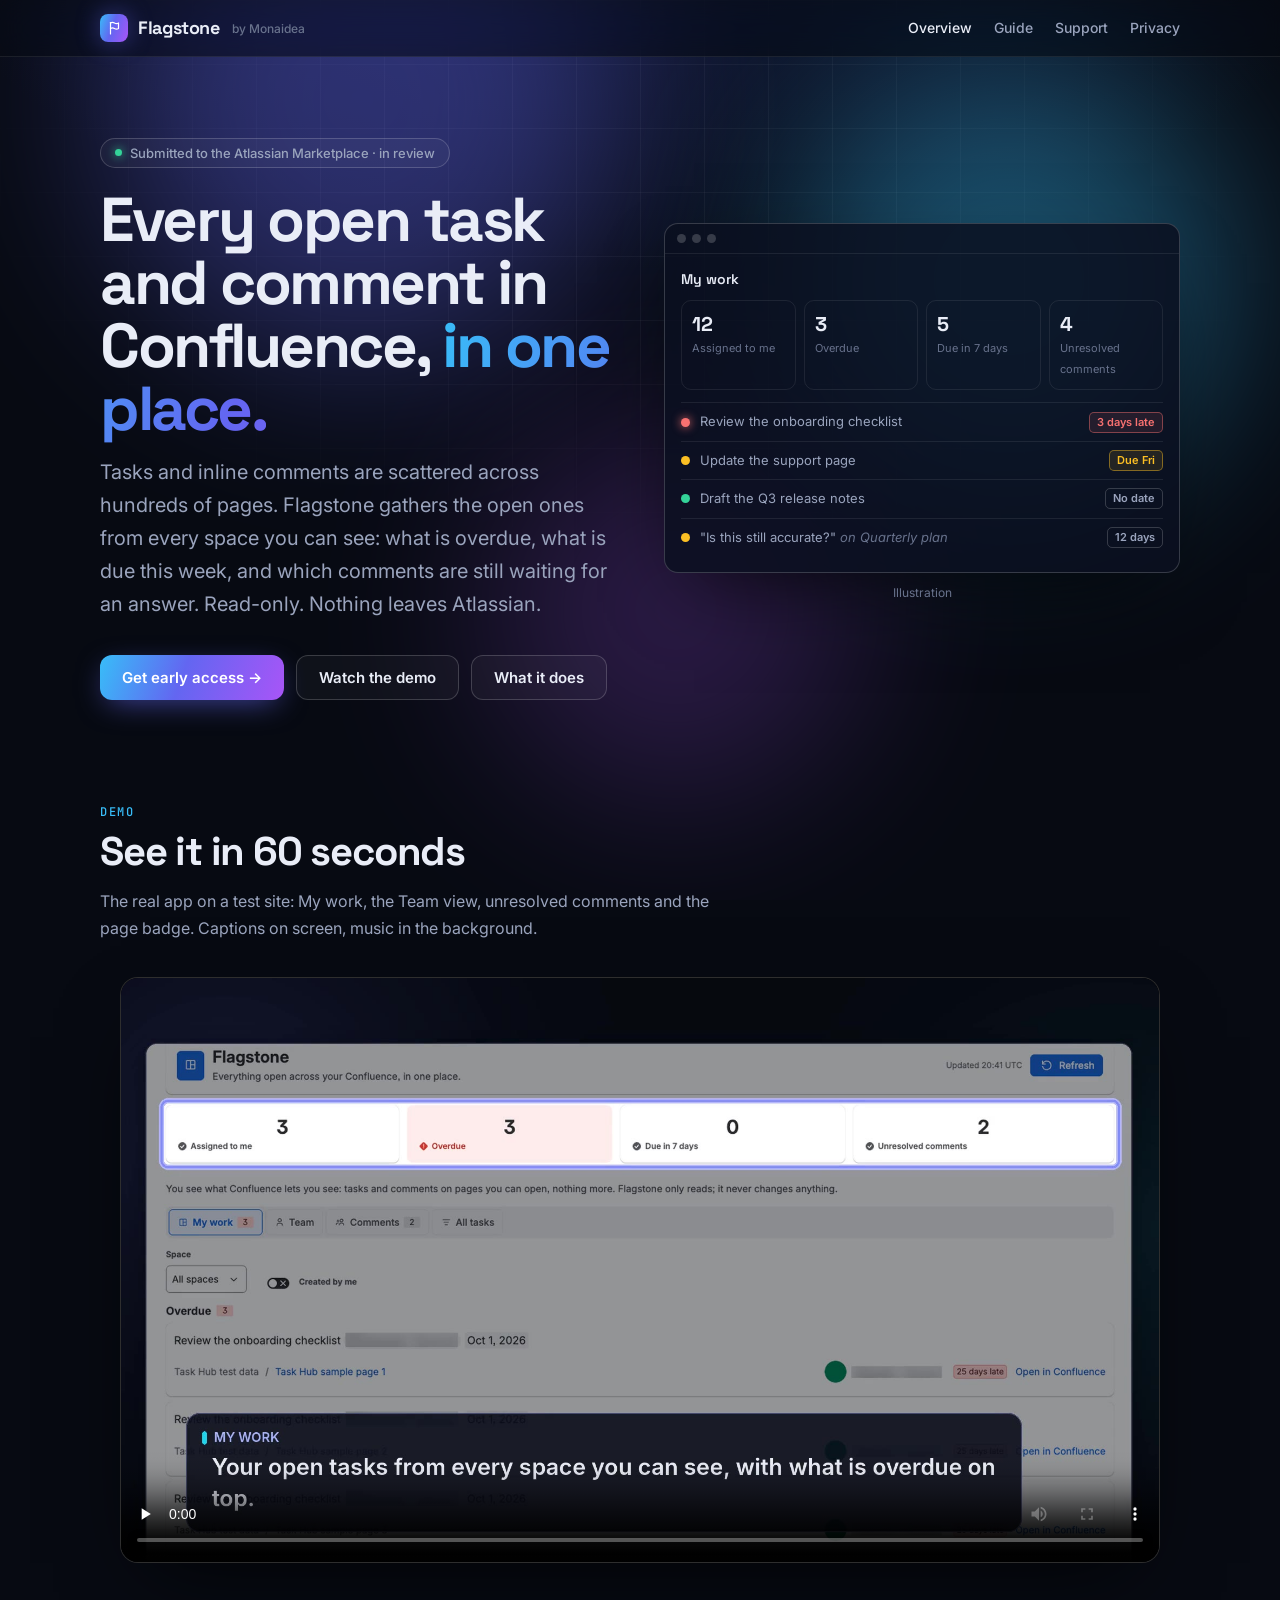
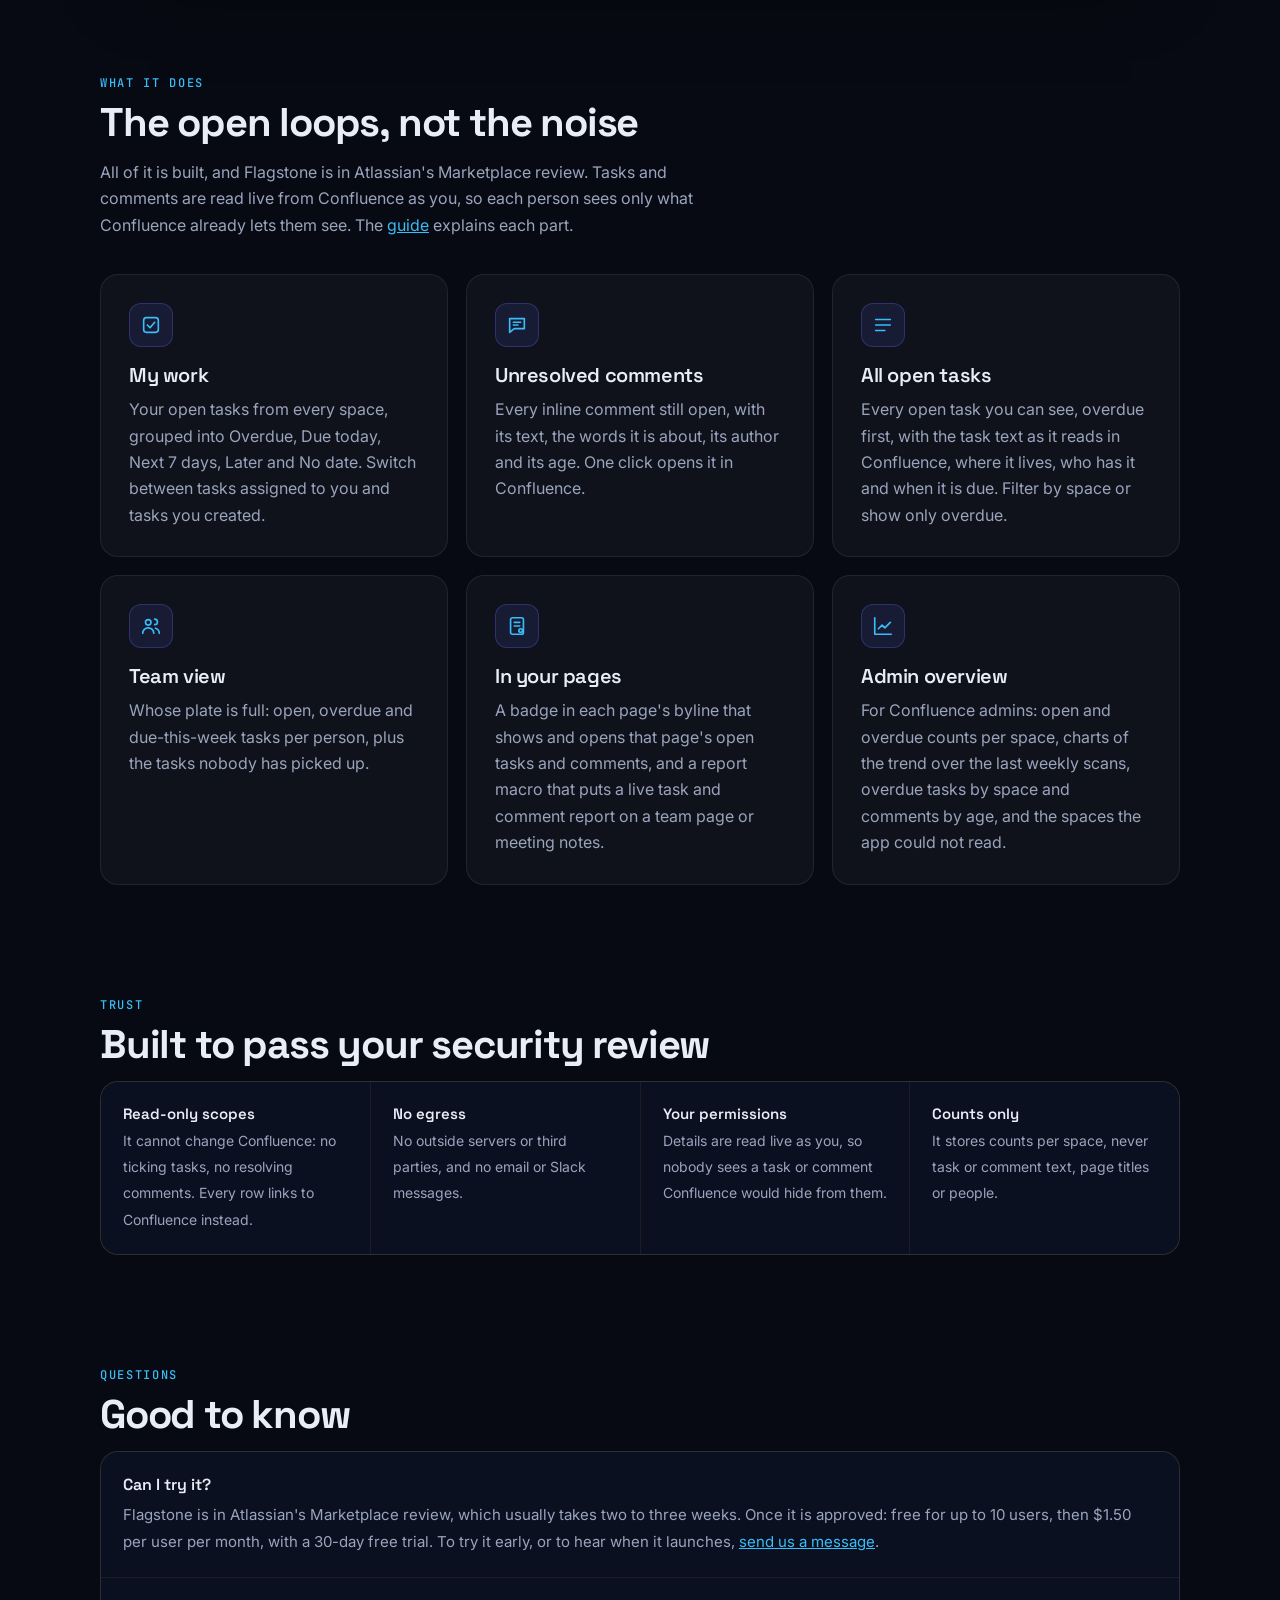
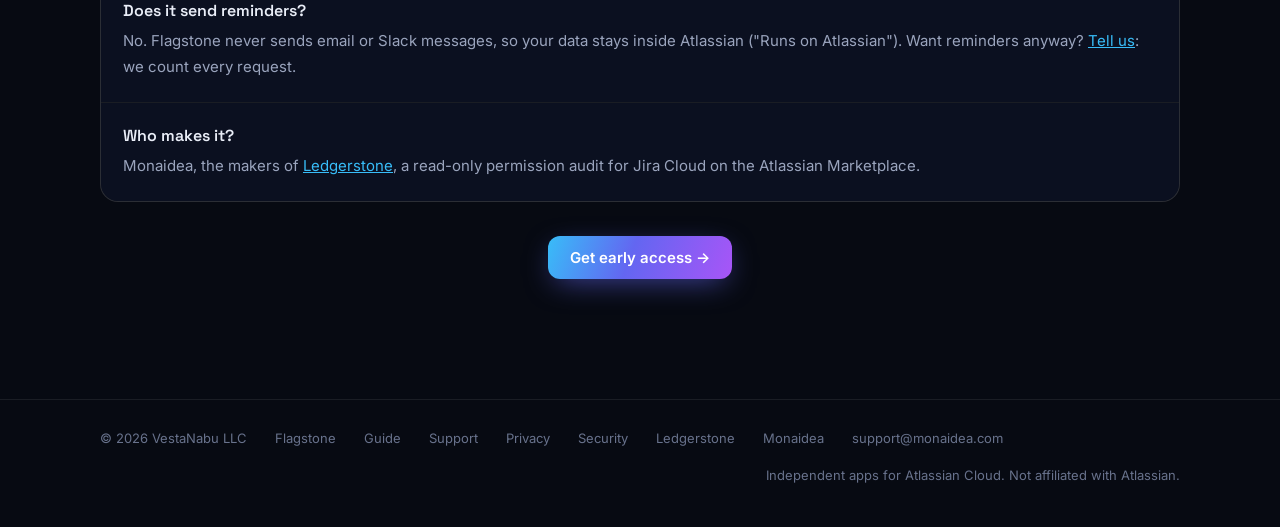
==== commit 42d20f06: "Support page: contact form, like www.monaidea.com's (owner request, 2026-11-02) Many visitors have n" ====
--- a/index.html
+++ b/index.html
@@ -9,7 +9,7 @@
 <section class="split"><div><span class="eyebrow"><i></i>Submitted to the Atlassian Marketplace · in review</span>
 <h1>Every open task and comment in Confluence, <span class="grad">in one place.</span></h1>
 <p class="lede">Tasks and inline comments are scattered across hundreds of pages. Flagstone gathers the open ones from every space you can see: what is overdue, what is due this week, and which comments are still waiting for an answer. Read-only. Nothing leaves Atlassian.</p>
-<div class="cta"><a class="btn primary" href="mailto:support@monaidea.com?subject=Flagstone%3A%20early%20access">Get early access →</a><a class="btn ghost" href="#demo">Watch the demo</a><a class="btn ghost" href="#features">What it does</a></div></div>
+<div class="cta"><a class="btn primary" href="/support/?topic=early-access#contact">Get early access →</a><a class="btn ghost" href="#demo">Watch the demo</a><a class="btn ghost" href="#features">What it does</a></div></div>
 <div><div class="panel" role="img" aria-label="Illustration of the Flagstone hub"><div class="bar"><i></i><i></i><i></i></div><div class="in">
 <div class="verdict">My work</div>
 <div class="kpis k4"><div class="kpi"><b>12</b><span>Assigned to me</span></div><div class="kpi"><b>3</b><span>Overdue</span></div><div class="kpi"><b>5</b><span>Due in 7 days</span></div><div class="kpi"><b>4</b><span>Unresolved comments</span></div></div>
@@ -33,9 +33,9 @@
 <div><b>Your permissions</b><span>Details are read live as you, so nobody sees a task or comment Confluence would hide from them.</span></div>
 <div><b>Counts only</b><span>It stores counts per space, never task or comment text, page titles or people.</span></div></div></section>
 <section id="faq" class="reveal"><p class="kicker">Questions</p><h2>Good to know</h2><div class="faq">
-<div><b>Can I try it?</b><span>Flagstone is in Atlassian's Marketplace review, which usually takes two to three weeks. Once it is approved: free for up to 10 users, then $1.50 per user per month, with a 30-day free trial. To try it early, or to hear when it launches, write to <a href="mailto:support@monaidea.com?subject=Flagstone%3A%20early%20access">support@monaidea.com</a>.</span></div>
-<div><b>Does it send reminders?</b><span>No. Flagstone never sends email or Slack messages, so your data stays inside Atlassian ("Runs on Atlassian"). Want reminders anyway? <a href="mailto:support@monaidea.com?subject=Flagstone%3A%20reminders%20request">Tell us</a>: we count every request.</span></div>
+<div><b>Can I try it?</b><span>Flagstone is in Atlassian's Marketplace review, which usually takes two to three weeks. Once it is approved: free for up to 10 users, then $1.50 per user per month, with a 30-day free trial. To try it early, or to hear when it launches, <a href="/support/?topic=early-access#contact">send us a message</a>.</span></div>
+<div><b>Does it send reminders?</b><span>No. Flagstone never sends email or Slack messages, so your data stays inside Atlassian ("Runs on Atlassian"). Want reminders anyway? <a href="/support/?topic=reminders-request#contact">Tell us</a>: we count every request.</span></div>
 <div><b>Who makes it?</b><span>Monaidea, the makers of <a href="https://ledgerstone.monaidea.com/">Ledgerstone</a>, a read-only permission audit for Jira Cloud on the Atlassian Marketplace.</span></div>
-</div><div class="cta"><a class="btn primary" href="mailto:support@monaidea.com?subject=Flagstone%3A%20early%20access">Get early access →</a></div></section></main>
+</div><div class="cta"><a class="btn primary" href="/support/?topic=early-access#contact">Get early access →</a></div></section></main>
 <footer><div class="foot"><span>© 2026 VestaNabu LLC</span><a href="/">Flagstone</a><a href="/guide/">Guide</a><a href="/support/">Support</a><a href="/privacy/">Privacy</a><a href="/security/">Security</a><a href="https://ledgerstone.monaidea.com/">Ledgerstone</a><a href="https://www.monaidea.com/">Monaidea</a><a href="mailto:support@monaidea.com">support@monaidea.com</a><span class="r">Independent apps for Atlassian Cloud. Not affiliated with Atlassian.</span></div></footer>
 <script src="/site.js" defer></script></body></html>
--- a/style.css
+++ b/style.css
@@ -170,3 +170,24 @@
 .faq div{background:var(--bg2);padding:22px}.faq b{display:block;font:600 16px var(--display);margin-bottom:6px}.faq span{color:var(--muted);font-size:15px}.faq a{color:var(--a1)}
 @media (max-width:480px){.kpis.k4{grid-template-columns:repeat(2,1fr)}}
 .sev.new{color:var(--a1);border-color:rgba(56,189,248,.45);background:rgba(56,189,248,.1)}
+/* contact form (2026-11-02): posts to the contact Worker, see contact.js */
+.contact{display:grid;grid-template-columns:minmax(0,.85fr) minmax(0,1.15fr);gap:48px;align-items:start}
+.contact .sub{margin-bottom:18px}.contact .alt{color:var(--muted);margin:0}.contact .alt a{color:var(--a1)}
+.form{display:grid;gap:16px;padding:28px}.form:hover{transform:none}
+.form-row{display:grid;grid-template-columns:1fr 1fr;gap:16px}
+.field{display:grid;gap:6px;margin:0}.field span{font-size:14px;font-weight:500;color:var(--muted)}
+.form input,.form select,.form textarea{width:100%;font:16px/1.5 var(--body);color:var(--fg);background:rgba(7,10,18,.6);border:1px solid var(--line-hi);border-radius:12px;padding:11px 14px;transition:border-color .2s,box-shadow .2s}
+.form textarea{resize:vertical;min-height:140px}
+.form select{appearance:none;-webkit-appearance:none;padding-right:42px;background-image:url("data:image/svg+xml,%3Csvg xmlns='http://www.w3.org/2000/svg' viewBox='0 0 24 24' fill='none' stroke='%239aa4bd' stroke-width='2' stroke-linecap='round' stroke-linejoin='round'%3E%3Cpath d='m6 9 6 6 6-6'/%3E%3C/svg%3E");background-repeat:no-repeat;background-position:right 14px center;background-size:18px}
+.form option{background:var(--bg2);color:var(--fg)}
+.form input:hover,.form select:hover,.form textarea:hover{border-color:rgba(255,255,255,.28)}
+.form input:focus,.form select:focus,.form textarea:focus{outline:none;border-color:var(--a2);box-shadow:0 0 0 3px rgba(99,102,241,.28)}
+.hp{position:absolute;left:-10000px;top:auto;width:1px;height:1px;overflow:hidden}
+.ts:empty{display:none}
+.form-actions{display:flex;flex-wrap:wrap;align-items:center;gap:12px 18px}
+.form .btn{border:0;cursor:pointer}.form .btn:disabled{opacity:.6;cursor:progress;transform:none}
+.form-status{margin:0;font-size:14.5px;color:var(--muted)}.form-status[data-state=success]{color:var(--ok)}.form-status[data-state=error]{color:var(--bad)}
+.form .fine{margin:0;font-size:12.5px;color:var(--dim)}.form .fine a{color:var(--muted)}
+.prose .form{margin:22px 0 14px}.anchor{scroll-margin-top:84px}
+@media (max-width:820px){.contact{grid-template-columns:1fr;gap:24px}}
+@media (max-width:560px){.form-row{grid-template-columns:1fr}.form{padding:20px}}
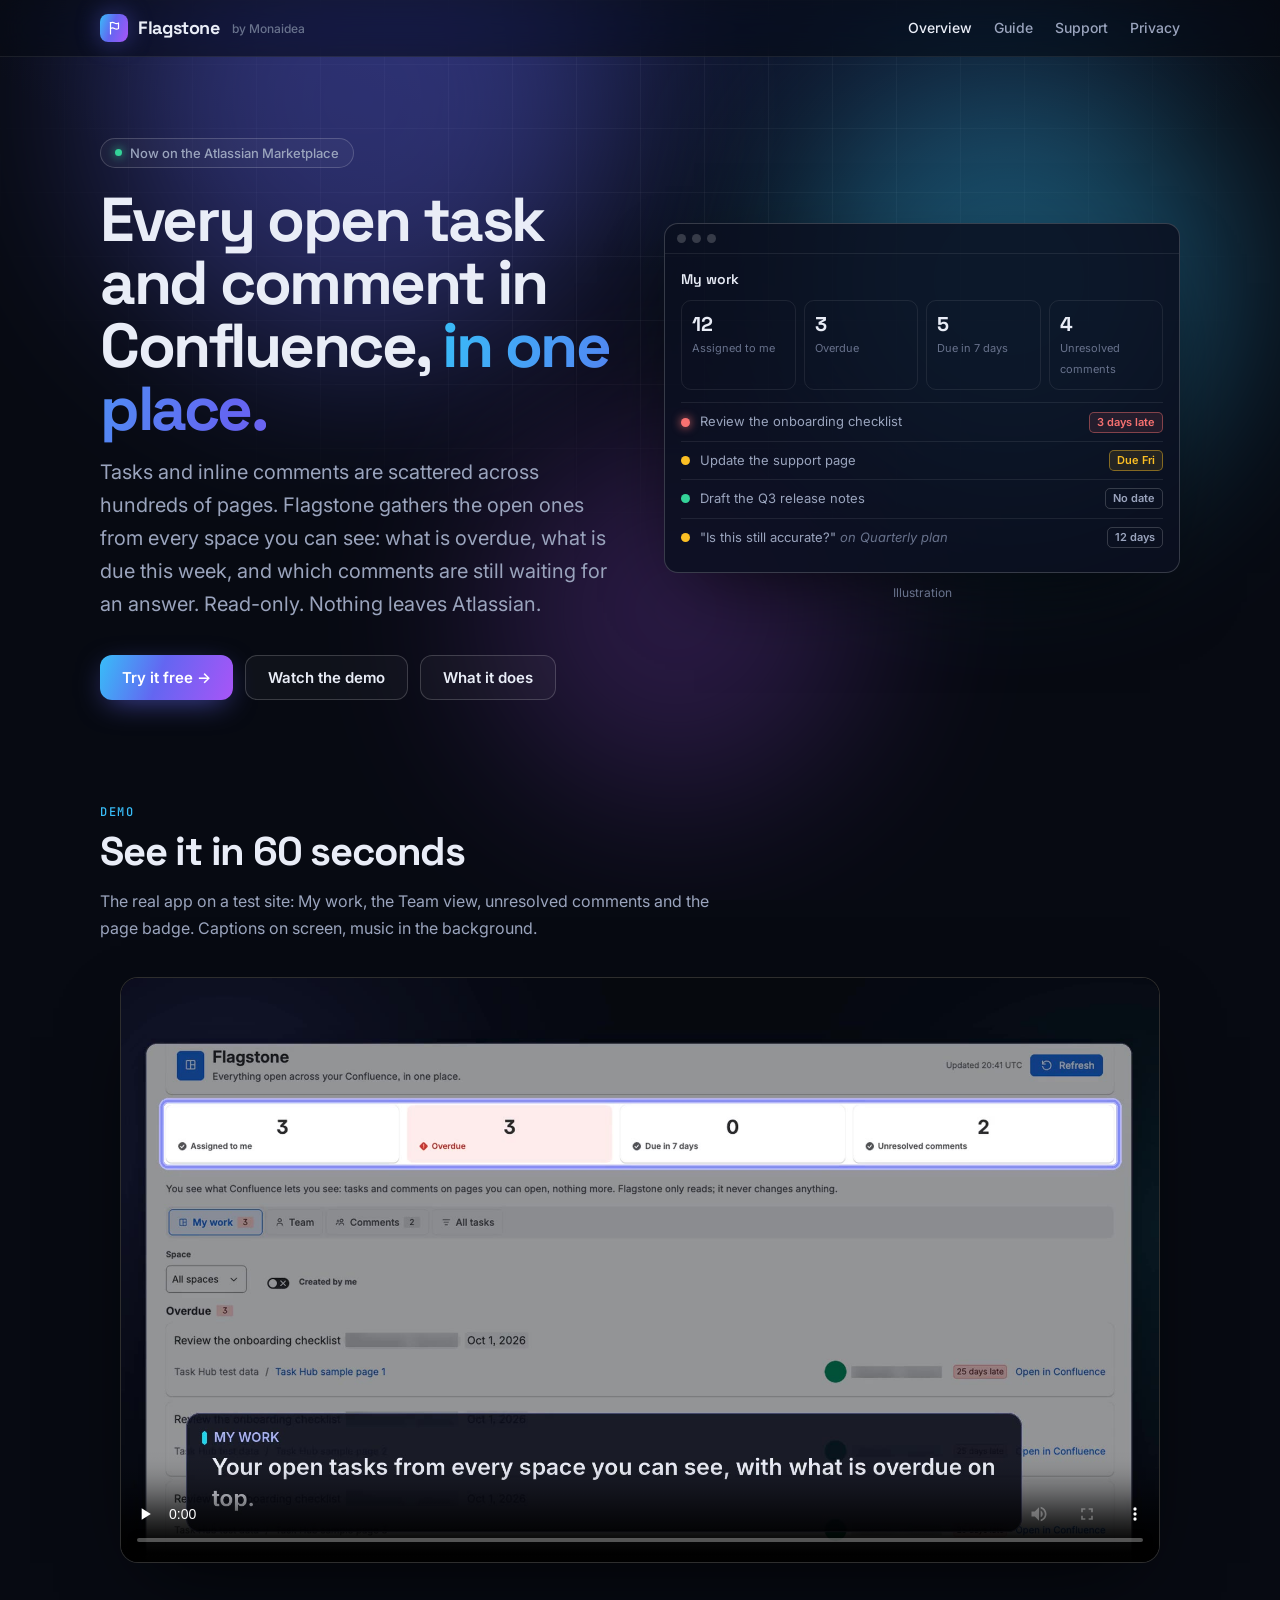
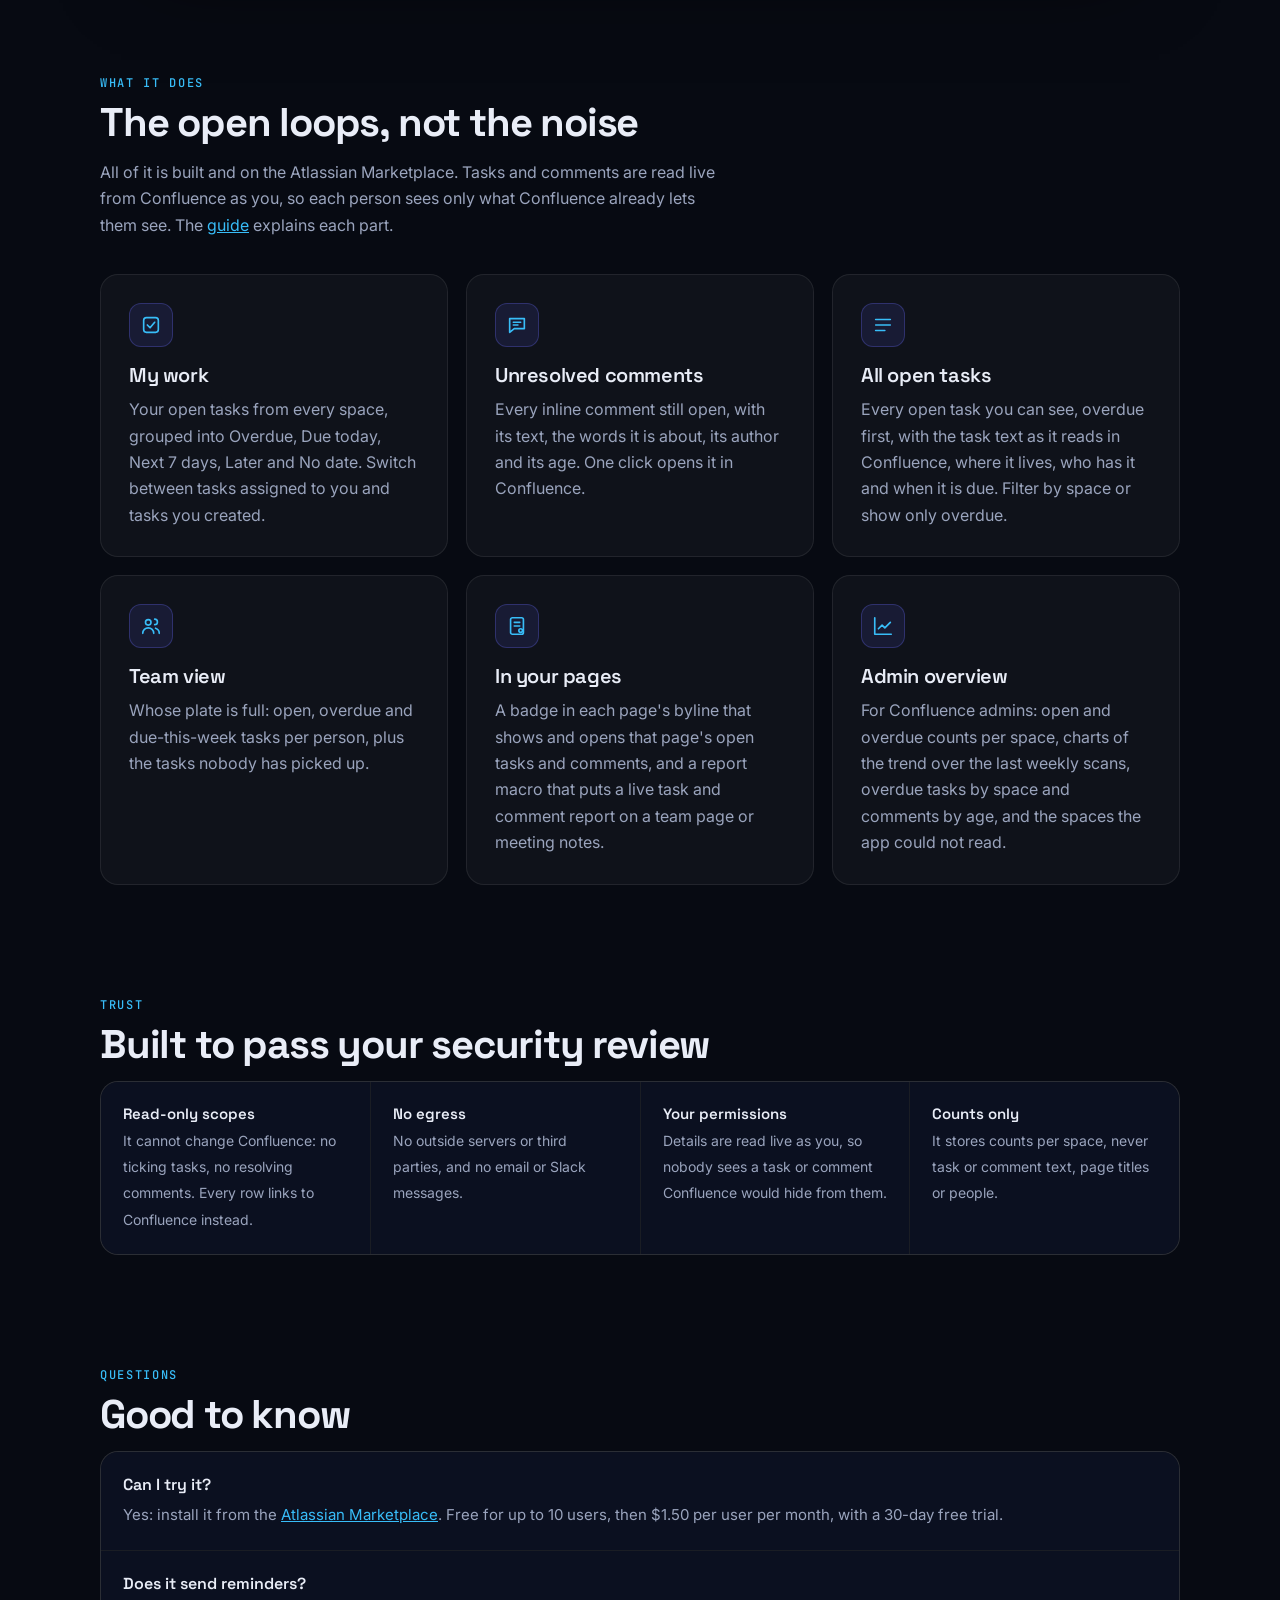
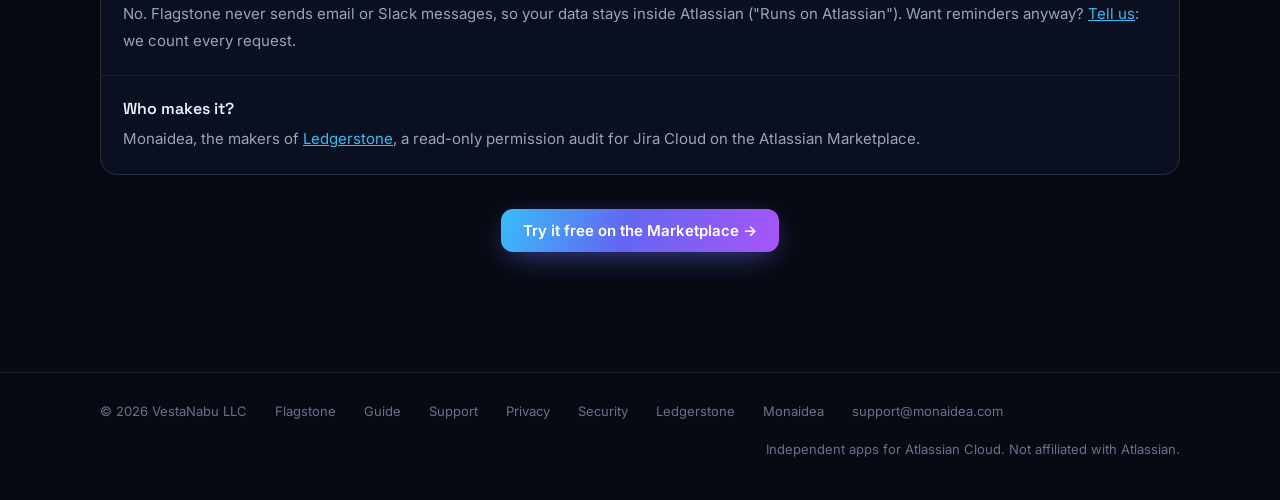
==== commit 516bacfb: "Flagstone is on the Atlassian Marketplace: listing link replaces the review wording The hero and clo" ====
--- a/index.html
+++ b/index.html
@@ -1,15 +1,15 @@
 <!doctype html><html lang="en"><head><meta charset="utf-8"><meta name="viewport" content="width=device-width,initial-scale=1">
-<title>Flagstone: open tasks and comments for Confluence</title><meta name="description" content="Every open task and unresolved inline comment across your Confluence spaces, in one place. Read-only. Nothing leaves Atlassian. In development."><meta name="theme-color" content="#070a12">
+<title>Flagstone: open tasks and comments for Confluence</title><meta name="description" content="Every open task and unresolved inline comment across your Confluence spaces, in one place. Read-only. Nothing leaves Atlassian. On the Atlassian Marketplace."><meta name="theme-color" content="#070a12">
 <link rel="canonical" href="https://flagstone.monaidea.com/">
 <link rel="icon" href="data:image/svg+xml,%3Csvg xmlns='http://www.w3.org/2000/svg' viewBox='0 0 32 32'%3E%3Crect width='32' height='32' rx='8' fill='%236366f1'/%3E%3Cg fill='none' stroke='white' stroke-width='2.6' stroke-linecap='round' stroke-linejoin='round' transform='translate(4 4) scale(.75)'%3E%3Cpath d='M9 28V5'/%3E%3Cpath d='M9 6c2.6-1.6 5.4-1.6 8 0s5.4 1.6 8 0v11c-2.6 1.6-5.4 1.6-8 0s-5.4-1.6-8 0'/%3E%3C/g%3E%3C/svg%3E">
 <link rel="stylesheet" href="/style.css"></head><body>
 <div class="sky" aria-hidden="true"><div class="orb o1"></div><div class="orb o2"></div><div class="orb o3"></div></div>
 <nav><div class="nav-in"><a class="brand" href="/"><span class="mark"><svg viewBox="0 0 32 32" fill="none" stroke="#fff" stroke-width="2.4" stroke-linecap="round" stroke-linejoin="round"><path d="M9 28V5"/><path d="M9 6c2.6-1.6 5.4-1.6 8 0s5.4 1.6 8 0v11c-2.6 1.6-5.4 1.6-8 0s-5.4-1.6-8 0"/></svg></span>Flagstone<small>by Monaidea</small></a><div class="nav-links"><a href="/" aria-current="page">Overview</a><a href="/guide/">Guide</a><a href="/support/">Support</a><a href="/privacy/">Privacy</a></div></div></nav>
 <main>
-<section class="split"><div><span class="eyebrow"><i></i>Submitted to the Atlassian Marketplace · in review</span>
+<section class="split"><div><span class="eyebrow"><i></i>Now on the Atlassian Marketplace</span>
 <h1>Every open task and comment in Confluence, <span class="grad">in one place.</span></h1>
 <p class="lede">Tasks and inline comments are scattered across hundreds of pages. Flagstone gathers the open ones from every space you can see: what is overdue, what is due this week, and which comments are still waiting for an answer. Read-only. Nothing leaves Atlassian.</p>
-<div class="cta"><a class="btn primary" href="/support/?topic=early-access#contact">Get early access →</a><a class="btn ghost" href="#demo">Watch the demo</a><a class="btn ghost" href="#features">What it does</a></div></div>
+<div class="cta"><a class="btn primary" href="https://marketplace.atlassian.com/plugins/com.vestanabu.flagstone/cloud/overview">Try it free →</a><a class="btn ghost" href="#demo">Watch the demo</a><a class="btn ghost" href="#features">What it does</a></div></div>
 <div><div class="panel" role="img" aria-label="Illustration of the Flagstone hub"><div class="bar"><i></i><i></i><i></i></div><div class="in">
 <div class="verdict">My work</div>
 <div class="kpis k4"><div class="kpi"><b>12</b><span>Assigned to me</span></div><div class="kpi"><b>3</b><span>Overdue</span></div><div class="kpi"><b>5</b><span>Due in 7 days</span></div><div class="kpi"><b>4</b><span>Unresolved comments</span></div></div>
@@ -19,7 +19,7 @@
 <div class="row"><span class="dot warn"></span><span>"Is this still accurate?" <span class="q">on Quarterly plan</span></span><span class="lz">12 days</span></div>
 </div></div><p class="caption">Illustration</p></div></section>
 <section id="demo" class="reveal"><p class="kicker">Demo</p><h2>See it in 60 seconds</h2><p class="sub">The real app on a test site: My work, the Team view, unresolved comments and the page badge. Captions on screen, music in the background.</p><div class="video"><video controls playsinline preload="none" width="1920" height="1080" poster="/media/flagstone-demo-poster.jpg"><source src="/media/flagstone-demo.mp4" type="video/mp4">Your browser cannot play this video. <a href="/media/flagstone-demo.mp4">Download it (MP4, 6.2 MB)</a>.</video></div></section>
-<section id="features" class="reveal"><p class="kicker">What it does</p><h2>The open loops, not the noise</h2><p class="sub">All of it is built, and Flagstone is in Atlassian's Marketplace review. Tasks and comments are read live from Confluence as you, so each person sees only what Confluence already lets them see. The <a href="/guide/">guide</a> explains each part.</p><div class="grid">
+<section id="features" class="reveal"><p class="kicker">What it does</p><h2>The open loops, not the noise</h2><p class="sub">All of it is built and on the Atlassian Marketplace. Tasks and comments are read live from Confluence as you, so each person sees only what Confluence already lets them see. The <a href="/guide/">guide</a> explains each part.</p><div class="grid">
 <div class="card"><div class="icon"><svg viewBox="0 0 24 24"><rect x="4" y="4" width="16" height="16" rx="3"/><path d="m8 12 3 3 5-6"/></svg></div><h3>My work</h3><p>Your open tasks from every space, grouped into Overdue, Due today, Next 7 days, Later and No date. Switch between tasks assigned to you and tasks you created.</p></div>
 <div class="card"><div class="icon"><svg viewBox="0 0 24 24"><path d="M4 5h16v11H9l-5 4V5Z"/><path d="M8 9h8M8 12h5"/></svg></div><h3>Unresolved comments</h3><p>Every inline comment still open, with its text, the words it is about, its author and its age. One click opens it in Confluence.</p></div>
 <div class="card"><div class="icon"><svg viewBox="0 0 24 24"><path d="M4 6h16M4 12h16M4 18h10"/></svg></div><h3>All open tasks</h3><p>Every open task you can see, overdue first, with the task text as it reads in Confluence, where it lives, who has it and when it is due. Filter by space or show only overdue.</p></div>
@@ -33,9 +33,9 @@
 <div><b>Your permissions</b><span>Details are read live as you, so nobody sees a task or comment Confluence would hide from them.</span></div>
 <div><b>Counts only</b><span>It stores counts per space, never task or comment text, page titles or people.</span></div></div></section>
 <section id="faq" class="reveal"><p class="kicker">Questions</p><h2>Good to know</h2><div class="faq">
-<div><b>Can I try it?</b><span>Flagstone is in Atlassian's Marketplace review, which usually takes two to three weeks. Once it is approved: free for up to 10 users, then $1.50 per user per month, with a 30-day free trial. To try it early, or to hear when it launches, <a href="/support/?topic=early-access#contact">send us a message</a>.</span></div>
+<div><b>Can I try it?</b><span>Yes: install it from the <a href="https://marketplace.atlassian.com/plugins/com.vestanabu.flagstone/cloud/overview">Atlassian Marketplace</a>. Free for up to 10 users, then $1.50 per user per month, with a 30-day free trial.</span></div>
 <div><b>Does it send reminders?</b><span>No. Flagstone never sends email or Slack messages, so your data stays inside Atlassian ("Runs on Atlassian"). Want reminders anyway? <a href="/support/?topic=reminders-request#contact">Tell us</a>: we count every request.</span></div>
 <div><b>Who makes it?</b><span>Monaidea, the makers of <a href="https://ledgerstone.monaidea.com/">Ledgerstone</a>, a read-only permission audit for Jira Cloud on the Atlassian Marketplace.</span></div>
-</div><div class="cta"><a class="btn primary" href="/support/?topic=early-access#contact">Get early access →</a></div></section></main>
+</div><div class="cta"><a class="btn primary" href="https://marketplace.atlassian.com/plugins/com.vestanabu.flagstone/cloud/overview">Try it free on the Marketplace →</a></div></section></main>
 <footer><div class="foot"><span>© 2026 VestaNabu LLC</span><a href="/">Flagstone</a><a href="/guide/">Guide</a><a href="/support/">Support</a><a href="/privacy/">Privacy</a><a href="/security/">Security</a><a href="https://ledgerstone.monaidea.com/">Ledgerstone</a><a href="https://www.monaidea.com/">Monaidea</a><a href="mailto:support@monaidea.com">support@monaidea.com</a><span class="r">Independent apps for Atlassian Cloud. Not affiliated with Atlassian.</span></div></footer>
 <script src="/site.js" defer></script></body></html>
